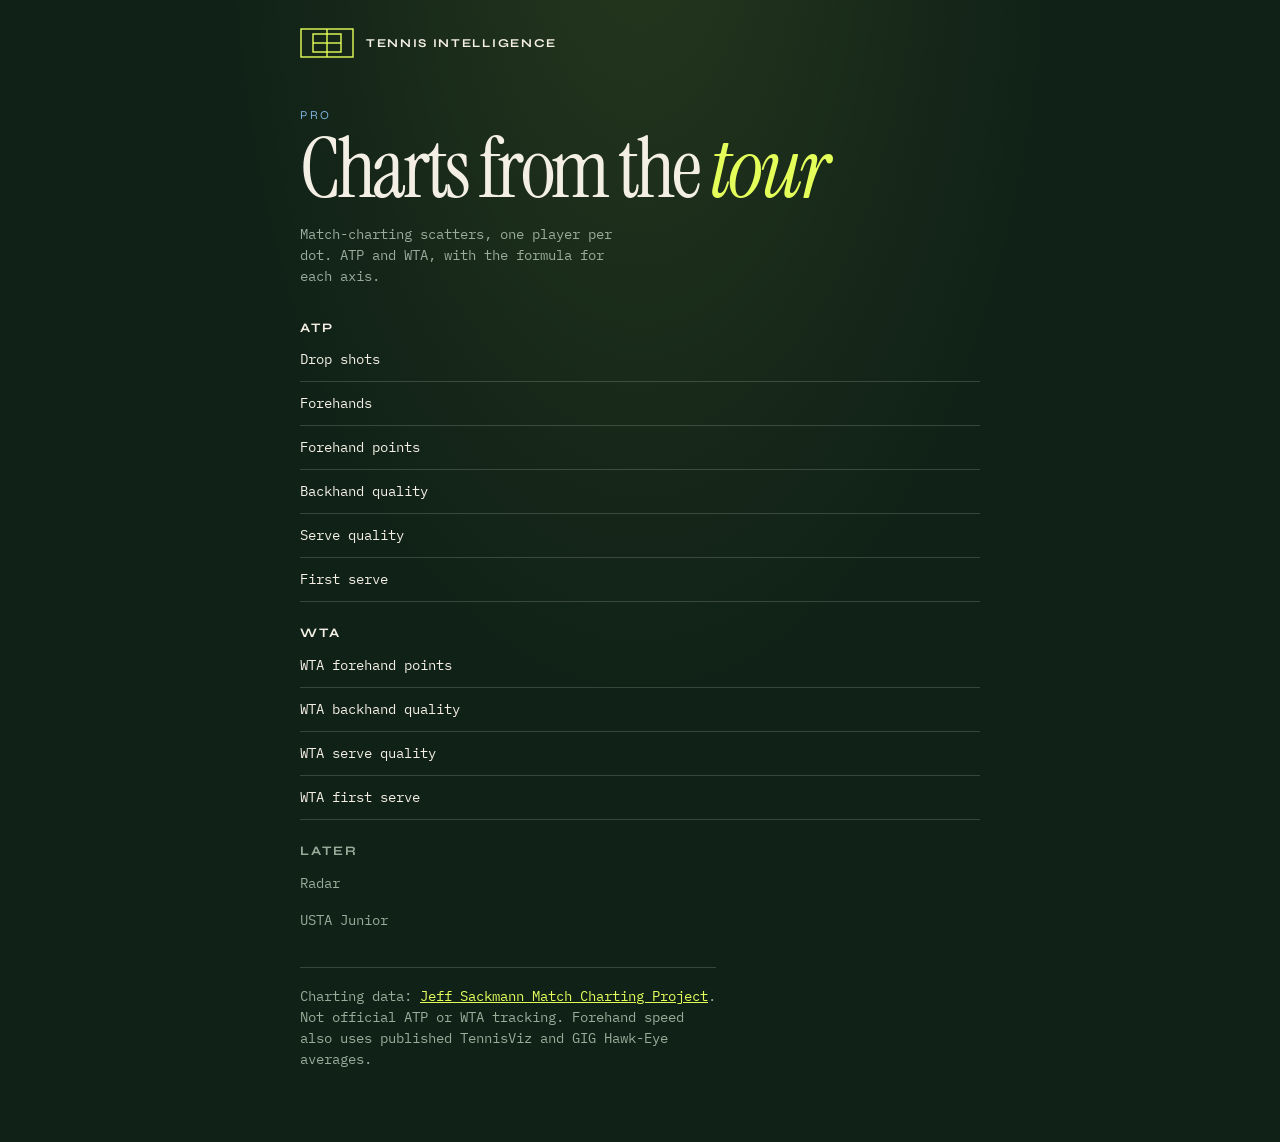
==== index.html @ 1cb6661b "Add a chart index and a player link that selects across the sheets. Co-authored-by: Cursor <cursorag" ====
<!DOCTYPE html>
<html lang="en">
<head>
<meta charset="utf-8">
<meta name="viewport" content="width=device-width, initial-scale=1">
<title>Tennis Intelligence</title>
<meta name="description" content="Pro tennis charts from match charting. Tennis Intelligence.">
<link rel="preconnect" href="https://fonts.googleapis.com">
<link rel="preconnect" href="https://fonts.gstatic.com" crossorigin>
<link href="https://fonts.googleapis.com/css2?family=IBM+Plex+Mono:wght@400;500&family=Instrument+Serif:ital@0;1&family=Syne:wght@700&display=swap" rel="stylesheet">
<link rel="stylesheet" href="assets/site.css">
</head>
<body>
<div class="wrap">
  <header>
    <svg class="court" viewBox="0 0 54 30" aria-hidden="true">
      <rect x="1" y="1" width="52" height="28"></rect>
      <line x1="27" y1="1" x2="27" y2="29"></line>
      <rect x="13" y="6" width="28" height="18"></rect>
      <line x1="13" y1="15" x2="41" y2="15"></line>
    </svg>
    <b>Tennis Intelligence</b>
  </header>
  <p class="kicker">Pro</p>
  <h1>Charts from the <em>tour</em></h1>
  <p class="lede">Match-charting scatters, one player per dot. ATP and WTA, with the formula for each axis.</p>
  <nav class="index" aria-label="Charts">
    <h2>ATP</h2>
    <ul>
      <li><a href="charts/#chart-drop">Drop shots</a></li>
      <li><a href="charts/#chart-fh">Forehands</a></li>
      <li><a href="charts/#chart-fhpts">Forehand points</a></li>
      <li><a href="charts/#chart-bh">Backhand quality</a></li>
      <li><a href="charts/#chart-serve">Serve quality</a></li>
      <li><a href="charts/#chart-first">First serve</a></li>
    </ul>
    <h2>WTA</h2>
    <ul>
      <li><a href="charts/#chart-wtaFh">WTA forehand points</a></li>
      <li><a href="charts/#chart-wtaBh">WTA backhand quality</a></li>
      <li><a href="charts/#chart-wtaSv">WTA serve quality</a></li>
      <li><a href="charts/#chart-wtaFs">WTA first serve</a></li>
    </ul>
  </nav>
  <p class="later"><b>Later</b><span>Radar</span><span>USTA Junior</span></p>
  <p class="credit">Charting data: <a href="https://github.com/JeffSackmann/tennis_MatchChartingProject">Jeff Sackmann Match Charting Project</a>. Not official ATP or WTA tracking. Forehand speed also uses published TennisViz and GIG Hawk-Eye averages.</p>
</div>
</body>
</html>
---- assets/site.css ----
:root {
  --court: #102117;
  --ink: #f4efe4;
  --muted: #9aab9a;
  --line: rgba(244, 239, 228, 0.18);
  --ball: #e4ff5a;
  --hard: #7eb6e0;
}
* { box-sizing: border-box; }
html, body { margin: 0; min-height: 100%; }
body {
  background:
    radial-gradient(ellipse at 50% -10%, rgba(228, 255, 90, 0.1), transparent 46%),
    var(--court);
  color: var(--ink);
  font-family: "IBM Plex Mono", ui-monospace, monospace;
  font-size: 14px;
  line-height: 1.5;
}
.wrap {
  width: min(720px, 100%);
  margin: 0 auto;
  padding: 28px max(20px, env(safe-area-inset-right)) 72px max(20px, env(safe-area-inset-left));
}
header { display: flex; align-items: center; gap: 12px; }
header b {
  font-family: Syne, sans-serif;
  font-weight: 700;
  letter-spacing: 0.14em;
  text-transform: uppercase;
  font-size: 12px;
}
.court { width: 54px; height: 30px; }
.court line, .court rect { stroke: var(--ball); fill: none; stroke-width: 1.4; }
.kicker {
  margin: 48px 0 0;
  font-family: Syne, sans-serif;
  font-size: 12px;
  letter-spacing: 0.22em;
  text-transform: uppercase;
  color: var(--hard);
}
h1 {
  margin: 8px 0 0;
  font-family: "Instrument Serif", Georgia, serif;
  font-weight: 400;
  font-size: clamp(48px, 12vw, 84px);
  letter-spacing: -0.04em;
  line-height: 0.88;
}
h1 em { font-style: italic; color: var(--ball); }
.lede { max-width: 42ch; color: var(--muted); margin: 18px 0 0; }
.doors { margin: 28px 0 0; }
.doors a {
  display: inline-block;
  background: var(--ball);
  color: var(--court);
  text-decoration: none;
  font-family: Syne, sans-serif;
  letter-spacing: 0.12em;
  text-transform: uppercase;
  padding: 12px 16px;
}
.credit { max-width: 52ch; color: var(--muted); margin: 28px 0 0; padding-top: 18px; border-top: 1px solid var(--line); }
.index { margin: 32px 0 0; }
.index h2 {
  margin: 22px 0 0;
  font-family: Syne, sans-serif;
  letter-spacing: 0.16em;
  text-transform: uppercase;
  font-size: 13px;
  font-weight: 700;
}
.index ul { list-style: none; margin: 0; padding: 0; }
.index a {
  display: block;
  padding: 11px 0;
  border-bottom: 1px solid var(--line);
  color: var(--ink);
  text-decoration: none;
}
.later { margin: 22px 0 0; color: var(--muted); }
.later b {
  display: block;
  margin: 0 0 4px;
  font-family: Syne, sans-serif;
  letter-spacing: 0.16em;
  text-transform: uppercase;
  font-size: 13px;
}
.later span { display: block; padding: 8px 0; }
.finder { margin: 22px 0 0; }
.finder label {
  display: block;
  font-family: Syne, sans-serif;
  letter-spacing: 0.14em;
  text-transform: uppercase;
  font-size: 12px;
}
.finder .line { display: flex; gap: 8px; margin-top: 8px; }
.finder input {
  flex: 1;
  min-width: 0;
  background: transparent;
  color: var(--ink);
  border: 1px solid var(--line);
  border-radius: 0;
  font: inherit;
  padding: 10px 12px;
}
.finder button {
  font-family: Syne, sans-serif;
  letter-spacing: 0.12em;
  text-transform: uppercase;
  border: 0;
  background: var(--ball);
  color: var(--court);
  padding: 12px 16px;
  cursor: pointer;
}
.finder-note { color: var(--muted); min-height: 1.4em; margin: 8px 0 0; }
a { color: var(--ball); }
.wrap.charts { width: min(920px, 100%); }
.wrap.charts h1 { font-size: clamp(40px, 8vw, 64px); }
.back { color: var(--ink); text-decoration: none; border-bottom: 1px solid var(--ball); }
.section-title {
  margin: 42px 0 8px;
  font-family: Syne, sans-serif;
  letter-spacing: 0.16em;
  text-transform: uppercase;
  font-size: 13px;
}
.chart { margin: 28px 0 48px; scroll-margin-top: 18px; }
.chart h2 {
  margin: 0;
  font-family: "Instrument Serif", Georgia, serif;
  font-weight: 400;
  font-size: 36px;
  letter-spacing: -0.03em;
}
.chart .note { color: var(--muted); max-width: 62ch; }
.map {
  background: #fff;
  margin: 14px 0 0;
}
.map svg { width: 100%; height: auto; display: block; }
.detail h3 { margin: 0; font-family: Syne, sans-serif; font-size: 16px; }
.detail .meta { color: var(--muted); margin: 4px 0 0; }
.defs { margin: 14px 0 0; max-width: 68ch; }
.defs p { margin: 0 0 10px; color: var(--muted); }
.defs b { color: var(--ink); font-weight: 600; }
.row { display: flex; align-items: center; gap: 12px; margin-top: 10px; }
button.save {
  font-family: Syne, sans-serif;
  letter-spacing: 0.12em;
  text-transform: uppercase;
  border: 0;
  background: var(--ball);
  color: var(--court);
  padding: 12px 16px;
  cursor: pointer;
}
button.save:disabled { opacity: 0.45; cursor: wait; }
.status { color: #e07a3d; min-height: 1.2em; }
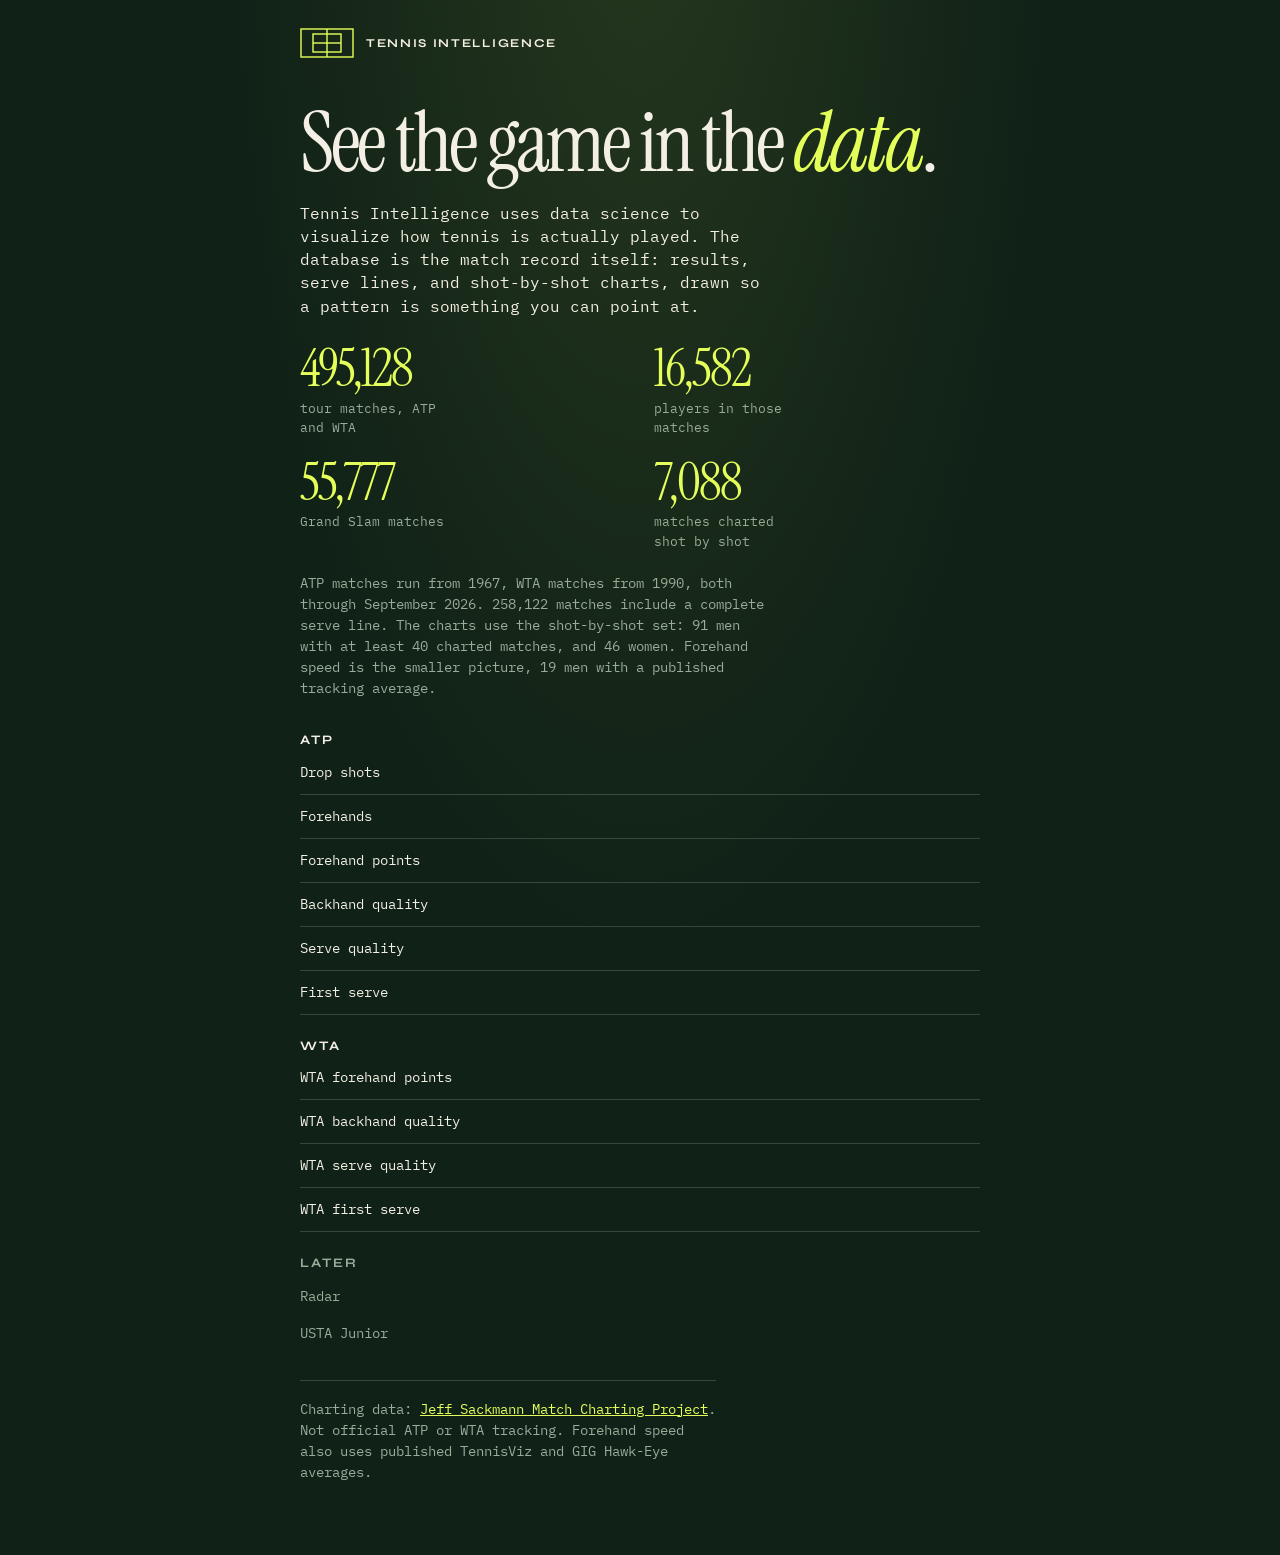
==== commit 37ebf0a4: "Replace the homepage lede with the scale of the match record. Co-authored-by: Cursor <cursoragent@cu" ====
--- a/index.html
+++ b/index.html
@@ -4,7 +4,7 @@
 <meta charset="utf-8">
 <meta name="viewport" content="width=device-width, initial-scale=1">
 <title>Tennis Intelligence</title>
-<meta name="description" content="Pro tennis charts from match charting. Tennis Intelligence.">
+<meta name="description" content="Tennis Intelligence uses data science to visualize how tennis is played: 495,128 tour matches, 16,582 players, and 7,088 shot-by-shot charts.">
 <link rel="preconnect" href="https://fonts.googleapis.com">
 <link rel="preconnect" href="https://fonts.gstatic.com" crossorigin>
 <link href="https://fonts.googleapis.com/css2?family=IBM+Plex+Mono:wght@400;500&family=Instrument+Serif:ital@0;1&family=Syne:wght@700&display=swap" rel="stylesheet">
@@ -21,9 +21,15 @@
     </svg>
     <b>Tennis Intelligence</b>
   </header>
-  <p class="kicker">Pro</p>
-  <h1>Charts from the <em>tour</em></h1>
-  <p class="lede">Match-charting scatters, one player per dot. ATP and WTA, with the formula for each axis.</p>
+  <h1 class="intro">See the game in the <em>data</em>.</h1>
+  <p class="pitch">Tennis Intelligence uses data science to visualize how tennis is actually played. The database is the match record itself: results, serve lines, and shot-by-shot charts, drawn so a pattern is something you can point at.</p>
+  <ul class="stats">
+    <li><b>495,128</b><span>tour matches, ATP and WTA</span></li>
+    <li><b>16,582</b><span>players in those matches</span></li>
+    <li><b>55,777</b><span>Grand Slam matches</span></li>
+    <li><b>7,088</b><span>matches charted shot by shot</span></li>
+  </ul>
+  <p class="pitch-note">ATP matches run from 1967, WTA matches from 1990, both through September 2026. 258,122 matches include a complete serve line. The charts use the shot-by-shot set: 91 men with at least 40 charted matches, and 46 women. Forehand speed is the smaller picture, 19 men with a published tracking average.</p>
   <nav class="index" aria-label="Charts">
     <h2>ATP</h2>
     <ul>
--- a/assets/site.css
+++ b/assets/site.css
@@ -49,6 +49,27 @@
   line-height: 0.88;
 }
 h1 em { font-style: italic; color: var(--ball); }
+h1.intro { margin-top: 48px; }
+.pitch { max-width: 46ch; margin: 22px 0 0; font-size: 16px; line-height: 1.45; }
+.stats {
+  list-style: none;
+  margin: 28px 0 0;
+  padding: 0;
+  display: grid;
+  grid-template-columns: 1fr 1fr;
+  gap: 22px 28px;
+}
+.stats b {
+  display: block;
+  font-family: "Instrument Serif", Georgia, serif;
+  font-weight: 400;
+  font-size: clamp(36px, 7vw, 52px);
+  letter-spacing: -0.04em;
+  line-height: 0.9;
+  color: var(--ball);
+}
+.stats span { display: block; margin-top: 6px; max-width: 18ch; color: var(--muted); font-size: 13px; }
+.pitch-note { max-width: 58ch; margin: 22px 0 0; color: var(--muted); }
 .lede { max-width: 42ch; color: var(--muted); margin: 18px 0 0; }
 .doors { margin: 28px 0 0; }
 .doors a {
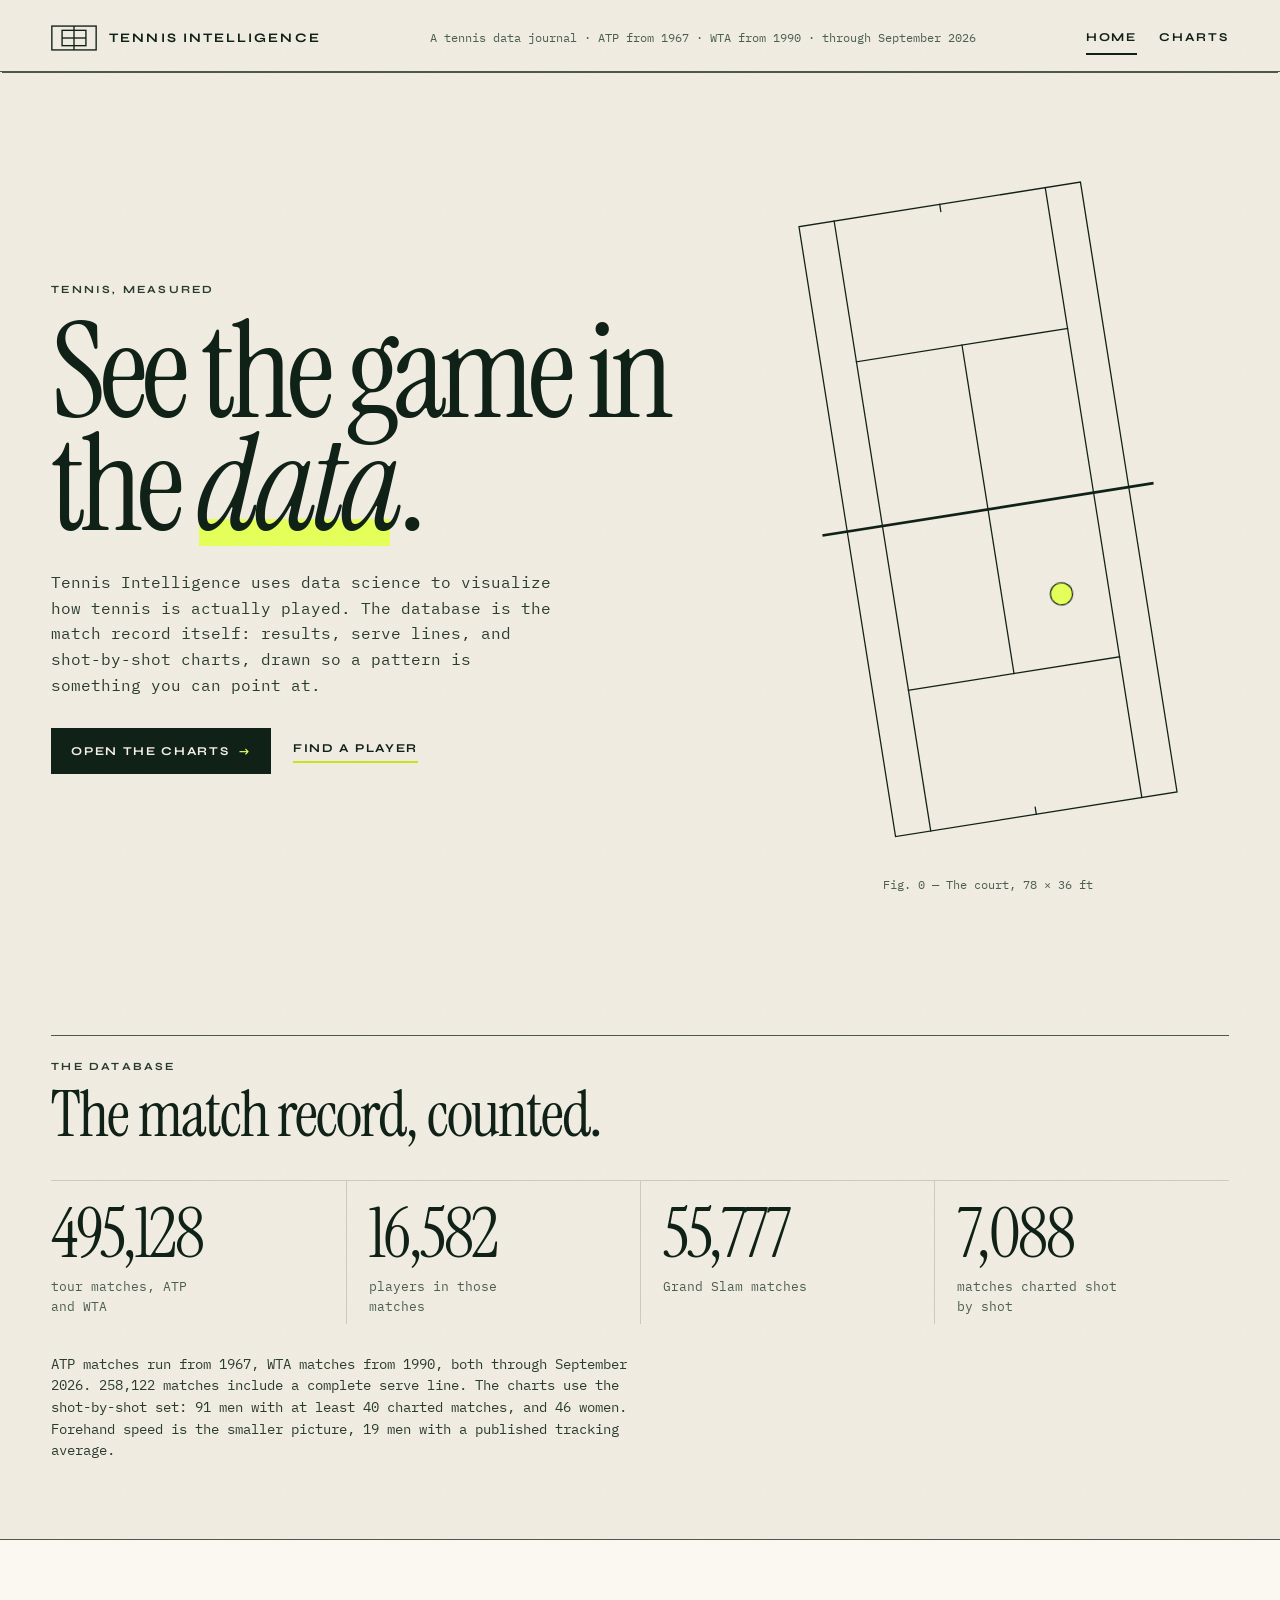
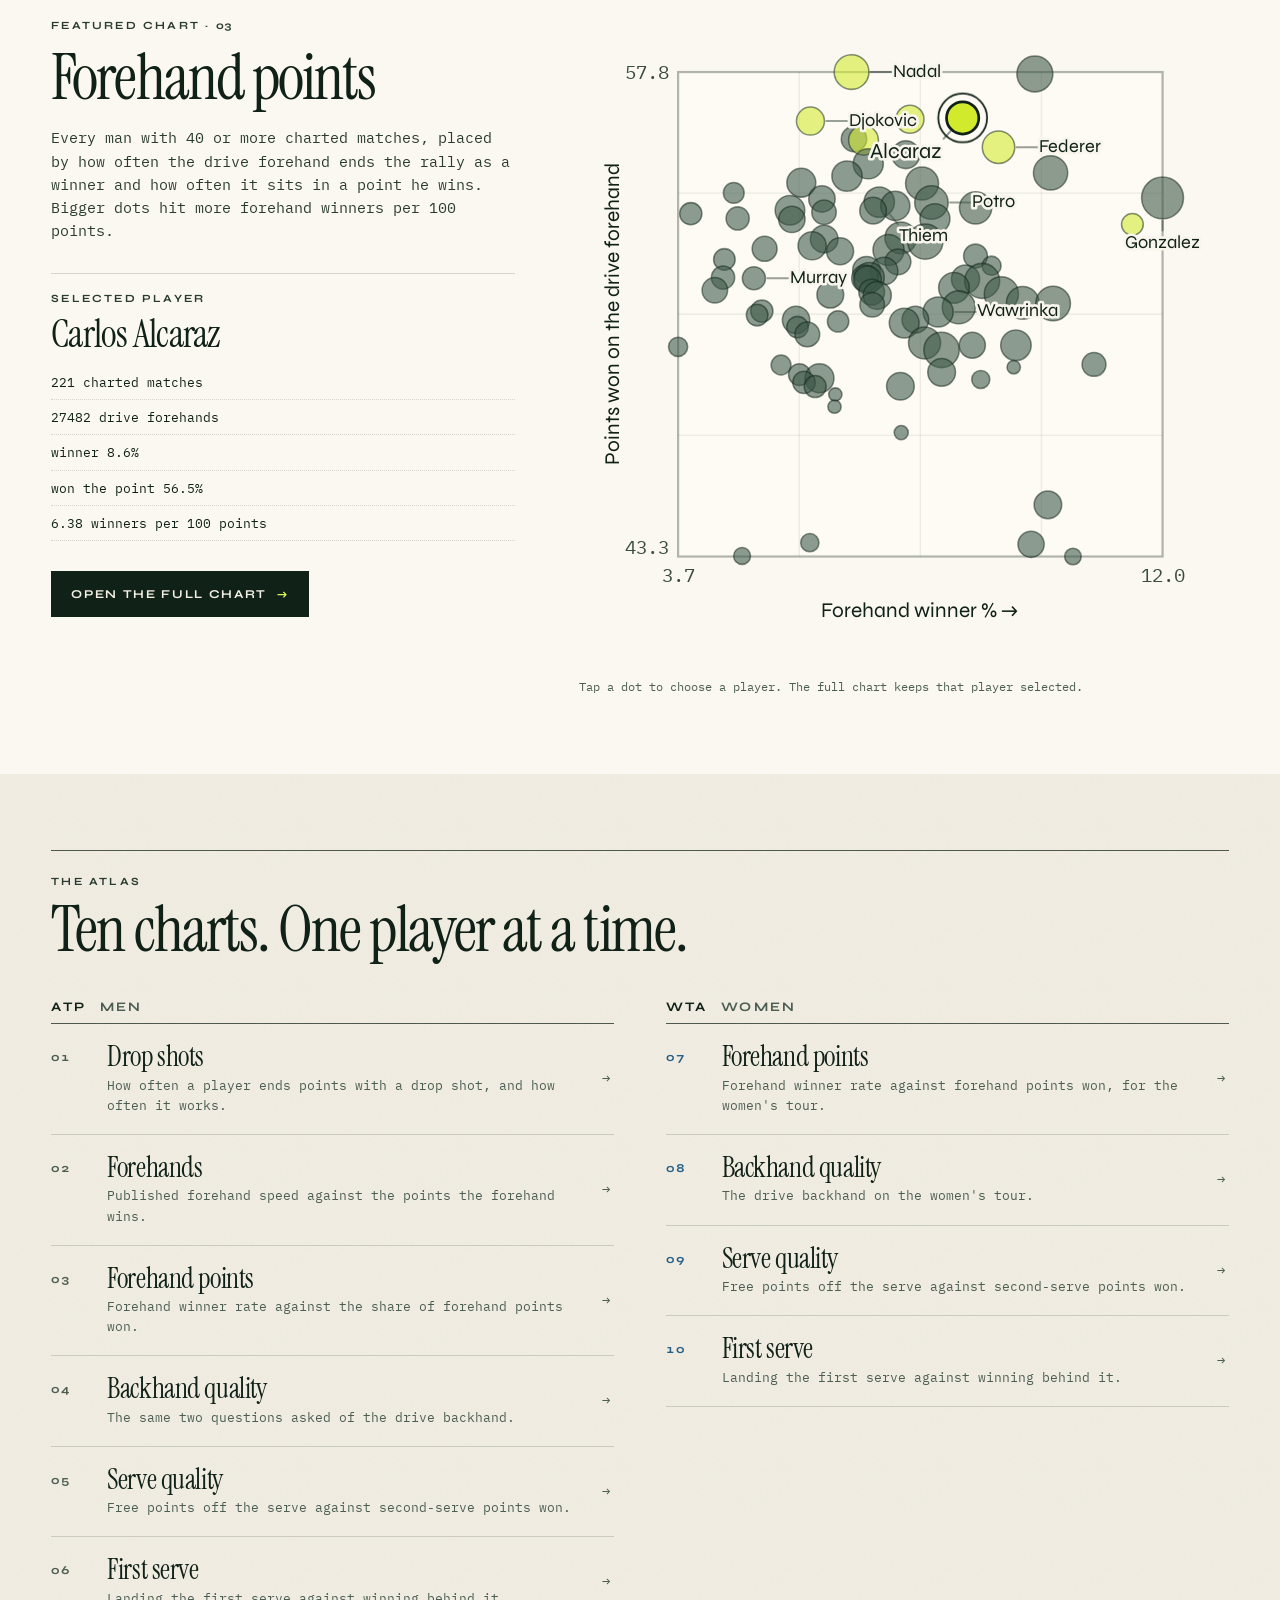
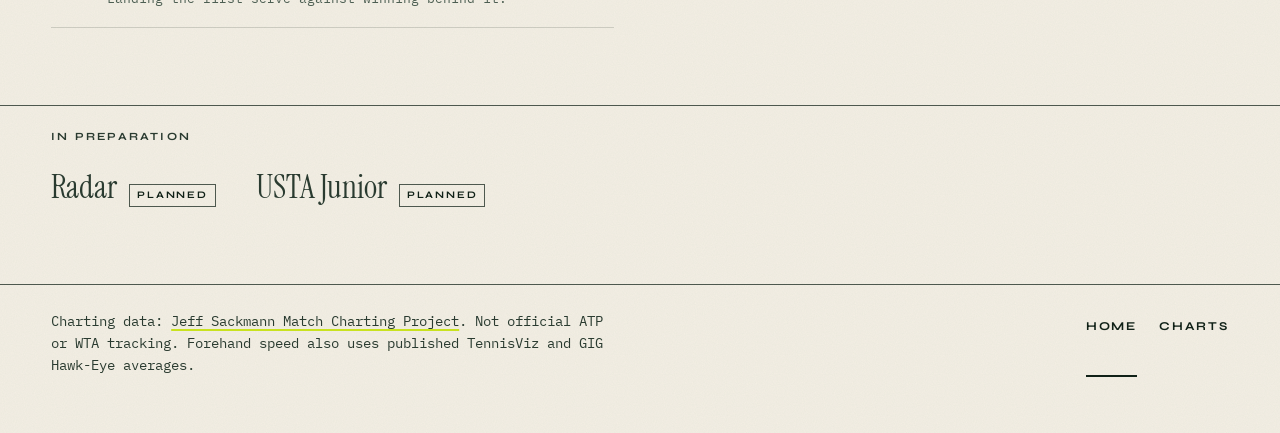
==== commit 6d0f251e: "Redesign the site as an off-white data journal with chart chapters. Co-authored-by: Cursor <cursorag" ====
--- a/index.html
+++ b/index.html
@@ -3,53 +3,137 @@
 <head>
 <meta charset="utf-8">
 <meta name="viewport" content="width=device-width, initial-scale=1">
-<title>Tennis Intelligence</title>
+<title>Tennis Intelligence · See the game in the data</title>
 <meta name="description" content="Tennis Intelligence uses data science to visualize how tennis is played: 495,128 tour matches, 16,582 players, and 7,088 shot-by-shot charts.">
+<meta name="theme-color" content="#f4efe4">
 <link rel="preconnect" href="https://fonts.googleapis.com">
 <link rel="preconnect" href="https://fonts.gstatic.com" crossorigin>
-<link href="https://fonts.googleapis.com/css2?family=IBM+Plex+Mono:wght@400;500&family=Instrument+Serif:ital@0;1&family=Syne:wght@700&display=swap" rel="stylesheet">
-<link rel="stylesheet" href="assets/site.css">
+<link href="https://fonts.googleapis.com/css2?family=IBM+Plex+Mono:wght@400;500&family=Instrument+Serif:ital@0;1&family=Syne:wght@600;700&display=swap" rel="stylesheet">
+<link rel="stylesheet" href="assets/site.css?v=4">
 </head>
-<body>
-<div class="wrap">
-  <header>
-    <svg class="court" viewBox="0 0 54 30" aria-hidden="true">
+<body class="home">
+<a class="skip" href="#main">Skip to content</a>
+<header class="masthead">
+  <a class="brand" href="./" aria-current="page">
+    <svg class="mark" viewBox="0 0 54 30" aria-hidden="true">
       <rect x="1" y="1" width="52" height="28"></rect>
       <line x1="27" y1="1" x2="27" y2="29"></line>
       <rect x="13" y="6" width="28" height="18"></rect>
       <line x1="13" y1="15" x2="41" y2="15"></line>
     </svg>
-    <b>Tennis Intelligence</b>
-  </header>
-  <h1 class="intro">See the game in the <em>data</em>.</h1>
-  <p class="pitch">Tennis Intelligence uses data science to visualize how tennis is actually played. The database is the match record itself: results, serve lines, and shot-by-shot charts, drawn so a pattern is something you can point at.</p>
-  <ul class="stats">
-    <li><b>495,128</b><span>tour matches, ATP and WTA</span></li>
-    <li><b>16,582</b><span>players in those matches</span></li>
-    <li><b>55,777</b><span>Grand Slam matches</span></li>
-    <li><b>7,088</b><span>matches charted shot by shot</span></li>
-  </ul>
-  <p class="pitch-note">ATP matches run from 1967, WTA matches from 1990, both through September 2026. 258,122 matches include a complete serve line. The charts use the shot-by-shot set: 91 men with at least 40 charted matches, and 46 women. Forehand speed is the smaller picture, 19 men with a published tracking average.</p>
-  <nav class="index" aria-label="Charts">
-    <h2>ATP</h2>
+    <span>Tennis Intelligence</span>
+  </a>
+  <p class="issue">A tennis data journal · ATP from 1967 · WTA from 1990 · through September 2026</p>
+  <nav class="site-nav" aria-label="Site">
+    <a href="./" aria-current="page">Home</a>
+    <a href="charts/">Charts</a>
+  </nav>
+</header>
+
+<main id="main">
+  <section class="hero" aria-labelledby="hero-title">
+    <div class="hero-copy">
+      <p class="kicker">Tennis, measured</p>
+      <h1 id="hero-title">See the game in the <em>data</em>.</h1>
+      <p class="pitch">Tennis Intelligence uses data science to visualize how tennis is actually played. The database is the match record itself: results, serve lines, and shot-by-shot charts, drawn so a pattern is something you can point at.</p>
+      <p class="actions">
+        <a class="button" href="charts/">Open the charts <span aria-hidden="true">→</span></a>
+        <a class="text-link" href="charts/#finder">Find a player</a>
+      </p>
+    </div>
+    <figure class="hero-court" aria-hidden="true">
+      <svg viewBox="-6 -5 48 88">
+        <path class="draw" d="M0 0H36V78H0Z" pathLength="1"></path>
+        <path class="draw" d="M4.5 0V78" pathLength="1"></path>
+        <path class="draw" d="M31.5 78V0" pathLength="1"></path>
+        <path class="draw" d="M4.5 18H31.5" pathLength="1"></path>
+        <path class="draw" d="M31.5 60H4.5" pathLength="1"></path>
+        <path class="draw" d="M18 18V60" pathLength="1"></path>
+        <path class="draw" d="M18 0V0.9" pathLength="1"></path>
+        <path class="draw" d="M18 78V77.1" pathLength="1"></path>
+        <path class="draw net" d="M-3 39H39" pathLength="1"></path>
+        <circle class="ball" cx="25.5" cy="51" r="1.4"></circle>
+      </svg>
+      <figcaption>Fig. 0 — The court, 78 × 36 ft</figcaption>
+    </figure>
+  </section>
+
+  <section class="scale" aria-labelledby="scale-title" data-reveal>
+    <div class="section-head">
+      <p class="kicker">The database</p>
+      <h2 id="scale-title">The match record, counted.</h2>
+    </div>
+    <ul class="stats">
+      <li><b>495,128</b><span>tour matches, ATP and WTA</span></li>
+      <li><b>16,582</b><span>players in those matches</span></li>
+      <li><b>55,777</b><span>Grand Slam matches</span></li>
+      <li><b>7,088</b><span>matches charted shot by shot</span></li>
+    </ul>
+    <p class="pitch-note">ATP matches run from 1967, WTA matches from 1990, both through September 2026. 258,122 matches include a complete serve line. The charts use the shot-by-shot set: 91 men with at least 40 charted matches, and 46 women. Forehand speed is the smaller picture, 19 men with a published tracking average.</p>
+  </section>
+
+  <section class="featured" aria-labelledby="featured-title" data-reveal>
+    <div class="featured-copy">
+      <p class="kicker">Featured chart · <span class="num">03</span></p>
+      <h2 id="featured-title">Forehand points</h2>
+      <p class="premise">Every man with 40 or more charted matches, placed by how often the drive forehand ends the rally as a winner and how often it sits in a point he wins. Bigger dots hit more forehand winners per 100 points.</p>
+      <div class="readout" id="featured-readout"></div>
+      <p class="actions">
+        <a class="button" id="featured-open" href="charts/#chart-fhpts">Open the full chart <span aria-hidden="true">→</span></a>
+      </p>
+    </div>
+    <figure class="figure featured-figure">
+      <div class="map" id="featured-map"></div>
+      <figcaption class="hint">Tap a dot to choose a player. The full chart keeps that player selected.</figcaption>
+    </figure>
+  </section>
+
+  <section class="atlas" aria-labelledby="atlas-title" data-reveal>
+    <div class="section-head">
+      <p class="kicker">The atlas</p>
+      <h2 id="atlas-title">Ten charts. One player at a time.</h2>
+    </div>
+    <div class="atlas-tours">
+      <nav aria-label="ATP charts">
+        <h3>ATP <span>Men</span></h3>
+        <ol class="atlas-list">
+          <li><a href="charts/#chart-drop"><span class="num">01</span><b>Drop shots</b><span class="blurb">How often a player ends points with a drop shot, and how often it works.</span></a></li>
+          <li><a href="charts/#chart-fh"><span class="num">02</span><b>Forehands</b><span class="blurb">Published forehand speed against the points the forehand wins.</span></a></li>
+          <li><a href="charts/#chart-fhpts"><span class="num">03</span><b>Forehand points</b><span class="blurb">Forehand winner rate against the share of forehand points won.</span></a></li>
+          <li><a href="charts/#chart-bh"><span class="num">04</span><b>Backhand quality</b><span class="blurb">The same two questions asked of the drive backhand.</span></a></li>
+          <li><a href="charts/#chart-serve"><span class="num">05</span><b>Serve quality</b><span class="blurb">Free points off the serve against second-serve points won.</span></a></li>
+          <li><a href="charts/#chart-first"><span class="num">06</span><b>First serve</b><span class="blurb">Landing the first serve against winning behind it.</span></a></li>
+        </ol>
+      </nav>
+      <nav aria-label="WTA charts" class="wta">
+        <h3>WTA <span>Women</span></h3>
+        <ol class="atlas-list">
+          <li><a href="charts/#chart-wtaFh"><span class="num">07</span><b>Forehand points</b><span class="blurb">Forehand winner rate against forehand points won, for the women's tour.</span></a></li>
+          <li><a href="charts/#chart-wtaBh"><span class="num">08</span><b>Backhand quality</b><span class="blurb">The drive backhand on the women's tour.</span></a></li>
+          <li><a href="charts/#chart-wtaSv"><span class="num">09</span><b>Serve quality</b><span class="blurb">Free points off the serve against second-serve points won.</span></a></li>
+          <li><a href="charts/#chart-wtaFs"><span class="num">10</span><b>First serve</b><span class="blurb">Landing the first serve against winning behind it.</span></a></li>
+        </ol>
+      </nav>
+    </div>
+  </section>
+
+  <section class="later" aria-labelledby="later-title" data-reveal>
+    <p class="kicker" id="later-title">In preparation</p>
     <ul>
-      <li><a href="charts/#chart-drop">Drop shots</a></li>
-      <li><a href="charts/#chart-fh">Forehands</a></li>
-      <li><a href="charts/#chart-fhpts">Forehand points</a></li>
-      <li><a href="charts/#chart-bh">Backhand quality</a></li>
-      <li><a href="charts/#chart-serve">Serve quality</a></li>
-      <li><a href="charts/#chart-first">First serve</a></li>
+      <li><b>Radar</b><span class="tag">Planned</span></li>
+      <li><b>USTA Junior</b><span class="tag">Planned</span></li>
     </ul>
-    <h2>WTA</h2>
-    <ul>
-      <li><a href="charts/#chart-wtaFh">WTA forehand points</a></li>
-      <li><a href="charts/#chart-wtaBh">WTA backhand quality</a></li>
-      <li><a href="charts/#chart-wtaSv">WTA serve quality</a></li>
-      <li><a href="charts/#chart-wtaFs">WTA first serve</a></li>
-    </ul>
+  </section>
+</main>
+
+<footer class="footer">
+  <p class="credit">Charting data: <a href="https://github.com/JeffSackmann/tennis_MatchChartingProject">Jeff Sackmann Match Charting Project</a>. Not official ATP or WTA tracking. Forehand speed also uses published TennisViz and GIG Hawk-Eye averages.</p>
+  <nav class="site-nav" aria-label="Footer">
+    <a href="./" aria-current="page">Home</a>
+    <a href="charts/">Charts</a>
   </nav>
-  <p class="later"><b>Later</b><span>Radar</span><span>USTA Junior</span></p>
-  <p class="credit">Charting data: <a href="https://github.com/JeffSackmann/tennis_MatchChartingProject">Jeff Sackmann Match Charting Project</a>. Not official ATP or WTA tracking. Forehand speed also uses published TennisViz and GIG Hawk-Eye averages.</p>
-</div>
+</footer>
+<p class="sr-only" id="announce" aria-live="polite"></p>
+<script type="module" src="assets/home.js?v=4"></script>
 </body>
 </html>
--- a/assets/site.css
+++ b/assets/site.css
@@ -1,185 +1,406 @@
 :root {
-  --court: #102117;
-  --ink: #f4efe4;
-  --muted: #9aab9a;
-  --line: rgba(244, 239, 228, 0.18);
+  --paper: #f4efe4;
+  --paper-deep: #ebe4d4;
+  --sheet: #fbf8f1;
+  --ink: #102117;
+  --ink-soft: #2a3b30;
+  --muted: #4c5e52;
+  --rule: rgba(16, 33, 23, 0.16);
+  --rule-strong: rgba(16, 33, 23, 0.72);
   --ball: #e4ff5a;
-  --hard: #7eb6e0;
+  --ball-deep: #c9e21f;
+  --hard: #245f86;
+  --pad: clamp(20px, 4vw, 56px);
+  --max: 1280px;
+  --serif: "Instrument Serif", Georgia, serif;
+  --label: Syne, "Helvetica Neue", sans-serif;
+  --mono: "IBM Plex Mono", ui-monospace, monospace;
+  --ease: cubic-bezier(0.2, 0.7, 0.2, 1);
 }
 * { box-sizing: border-box; }
-html, body { margin: 0; min-height: 100%; }
+html { -webkit-text-size-adjust: 100%; }
+html, body { margin: 0; }
 body {
-  background:
-    radial-gradient(ellipse at 50% -10%, rgba(228, 255, 90, 0.1), transparent 46%),
-    var(--court);
+  min-height: 100vh;
+  background-color: var(--paper);
+  background-image: url("data:image/svg+xml,%3Csvg xmlns='http://www.w3.org/2000/svg' width='160' height='160'%3E%3Cfilter id='n'%3E%3CfeTurbulence type='fractalNoise' baseFrequency='0.9' numOctaves='2' stitchTiles='stitch'/%3E%3CfeColorMatrix values='0 0 0 0 0.06 0 0 0 0 0.13 0 0 0 0 0.09 0 0 0 0.05 0'/%3E%3C/filter%3E%3Crect width='160' height='160' filter='url(%23n)'/%3E%3C/svg%3E");
   color: var(--ink);
-  font-family: "IBM Plex Mono", ui-monospace, monospace;
+  font-family: var(--mono);
   font-size: 14px;
-  line-height: 1.5;
-}
-.wrap {
-  width: min(720px, 100%);
+  line-height: 1.55;
+  text-rendering: optimizeLegibility;
+}
+a { color: inherit; }
+::selection { background: var(--ball); color: var(--ink); }
+:focus-visible { outline: 2px solid var(--ink); outline-offset: 3px; }
+.button:focus-visible, button:focus-visible { outline-color: var(--ink); box-shadow: 0 0 0 5px var(--ball); }
+.sr-only {
+  position: absolute; width: 1px; height: 1px; padding: 0; margin: -1px;
+  overflow: hidden; clip: rect(0 0 0 0); white-space: nowrap; border: 0;
+}
+.skip {
+  position: absolute; left: 12px; top: -60px; z-index: 10;
+  background: var(--ink); color: var(--paper); padding: 10px 14px;
+  font-family: var(--label); font-weight: 700; text-decoration: none;
+}
+.skip:focus { top: 12px; }
+
+.kicker {
+  margin: 0;
+  font-family: var(--label);
+  font-weight: 700;
+  font-size: 11px;
+  letter-spacing: 0.2em;
+  text-transform: uppercase;
+  color: var(--ink-soft);
+}
+.num { font-family: var(--label); font-weight: 700; letter-spacing: 0.08em; font-variant-numeric: tabular-nums; }
+
+/* Masthead */
+.masthead {
+  width: min(var(--max), 100%);
   margin: 0 auto;
-  padding: 28px max(20px, env(safe-area-inset-right)) 72px max(20px, env(safe-area-inset-left));
-}
-header { display: flex; align-items: center; gap: 12px; }
-header b {
-  font-family: Syne, sans-serif;
-  font-weight: 700;
-  letter-spacing: 0.14em;
-  text-transform: uppercase;
-  font-size: 12px;
-}
-.court { width: 54px; height: 30px; }
-.court line, .court rect { stroke: var(--ball); fill: none; stroke-width: 1.4; }
-.kicker {
-  margin: 48px 0 0;
-  font-family: Syne, sans-serif;
-  font-size: 12px;
-  letter-spacing: 0.22em;
-  text-transform: uppercase;
-  color: var(--hard);
-}
-h1 {
-  margin: 8px 0 0;
-  font-family: "Instrument Serif", Georgia, serif;
+  padding: 22px var(--pad) 16px;
+  display: grid;
+  grid-template-columns: auto 1fr auto;
+  align-items: center;
+  gap: 24px;
+  border-bottom: 1px solid var(--rule-strong);
+  box-shadow: 0 3px 0 -2px var(--rule-strong);
+}
+.brand { display: inline-flex; align-items: center; gap: 12px; text-decoration: none; }
+.brand span { font-family: var(--label); font-weight: 700; font-size: 13px; letter-spacing: 0.16em; text-transform: uppercase; }
+.mark { width: 46px; height: 26px; }
+.mark rect, .mark line { fill: none; stroke: var(--ink); stroke-width: 1.6; }
+.issue { margin: 0; justify-self: center; color: var(--muted); font-size: 12px; text-align: center; }
+.site-nav { display: flex; gap: 22px; }
+.site-nav a {
+  font-family: var(--label); font-weight: 700; font-size: 12px; letter-spacing: 0.16em;
+  text-transform: uppercase; text-decoration: none; padding: 6px 0;
+  border-bottom: 2px solid transparent;
+}
+.site-nav a:hover { border-bottom-color: var(--rule-strong); }
+.site-nav a[aria-current="page"] { border-bottom-color: var(--ink); }
+
+main { display: block; }
+section { width: min(var(--max), 100%); margin: 0 auto; padding-inline: var(--pad); }
+
+/* Buttons and links */
+.actions { display: flex; flex-wrap: wrap; align-items: center; gap: 14px 22px; margin: 30px 0 0; }
+.button, button.save, .finder button {
+  display: inline-flex; align-items: center; gap: 10px;
+  min-height: 46px; padding: 12px 20px;
+  background: var(--ink); color: var(--paper);
+  border: 0; border-radius: 0;
+  font-family: var(--label); font-weight: 700; font-size: 12px; letter-spacing: 0.14em; text-transform: uppercase;
+  text-decoration: none; cursor: pointer;
+  transition: background-color 0.2s var(--ease), color 0.2s var(--ease);
+}
+.button span { color: var(--ball); transition: transform 0.25s var(--ease); }
+.button:hover { background: #1d3426; }
+.button:hover span { transform: translateX(4px); }
+.text-link {
+  font-family: var(--label); font-weight: 700; font-size: 12px; letter-spacing: 0.14em; text-transform: uppercase;
+  text-decoration: none; border-bottom: 2px solid var(--ball-deep); padding-bottom: 3px;
+}
+.text-link:hover { border-bottom-color: var(--ink); }
+
+/* Hero */
+.hero {
+  display: grid;
+  grid-template-columns: minmax(0, 7fr) minmax(0, 5fr);
+  gap: 24px;
+  align-items: center;
+  padding-top: clamp(36px, 7vw, 96px);
+  padding-bottom: clamp(36px, 6vw, 80px);
+  overflow: hidden;
+}
+.hero h1 {
+  margin: 18px 0 0;
+  font-family: var(--serif);
   font-weight: 400;
-  font-size: clamp(48px, 12vw, 84px);
-  letter-spacing: -0.04em;
-  line-height: 0.88;
-}
-h1 em { font-style: italic; color: var(--ball); }
-h1.intro { margin-top: 48px; }
-.pitch { max-width: 46ch; margin: 22px 0 0; font-size: 16px; line-height: 1.45; }
+  font-size: clamp(64px, 10.5vw, 148px);
+  line-height: 0.84;
+  letter-spacing: -0.045em;
+}
+.hero h1 em { font-style: italic; position: relative; white-space: nowrap; }
+.hero h1 em::after {
+  content: ""; position: absolute; left: 0.02em; right: 0.06em; bottom: 0.2em; height: 0.2em;
+  background: var(--ball); z-index: -1; transform-origin: left;
+}
+.pitch { max-width: 50ch; margin: 28px 0 0; font-size: 16px; line-height: 1.6; color: var(--ink-soft); }
+.hero-court { margin: 0; justify-self: center; width: min(100%, 380px); }
+.hero-court svg { display: block; width: 100%; height: auto; transform: rotate(-9deg); overflow: visible; }
+.hero-court .draw { fill: none; stroke: var(--ink); stroke-width: 0.16; stroke-linecap: square; }
+.hero-court .net { stroke-width: 0.34; }
+.hero-court .ball { fill: var(--ball); stroke: var(--ink); stroke-width: 0.14; }
+.hero-court figcaption { margin-top: 18px; text-align: center; color: var(--muted); font-size: 12px; }
+
+/* Section heads */
+.section-head { display: grid; gap: 10px; padding-top: 22px; border-top: 1px solid var(--rule-strong); }
+.section-head h2, .featured h2, .tour-head h2 {
+  margin: 0;
+  font-family: var(--serif);
+  font-weight: 400;
+  font-size: clamp(38px, 5vw, 64px);
+  line-height: 0.95;
+  letter-spacing: -0.03em;
+}
+
+/* Scale */
+.scale { padding-top: clamp(28px, 5vw, 64px); padding-bottom: clamp(36px, 6vw, 80px); }
 .stats {
-  list-style: none;
-  margin: 28px 0 0;
-  padding: 0;
-  display: grid;
-  grid-template-columns: 1fr 1fr;
-  gap: 22px 28px;
-}
+  list-style: none; margin: 34px 0 0; padding: 0;
+  display: grid; grid-template-columns: repeat(4, minmax(0, 1fr));
+  border-top: 1px solid var(--rule);
+}
+.stats li { padding: 22px 22px 6px 0; }
+.stats li + li { padding-left: 22px; border-left: 1px solid var(--rule); }
 .stats b {
   display: block;
-  font-family: "Instrument Serif", Georgia, serif;
-  font-weight: 400;
-  font-size: clamp(36px, 7vw, 52px);
-  letter-spacing: -0.04em;
-  line-height: 0.9;
-  color: var(--ball);
-}
-.stats span { display: block; margin-top: 6px; max-width: 18ch; color: var(--muted); font-size: 13px; }
-.pitch-note { max-width: 58ch; margin: 22px 0 0; color: var(--muted); }
-.lede { max-width: 42ch; color: var(--muted); margin: 18px 0 0; }
-.doors { margin: 28px 0 0; }
-.doors a {
-  display: inline-block;
-  background: var(--ball);
-  color: var(--court);
-  text-decoration: none;
-  font-family: Syne, sans-serif;
-  letter-spacing: 0.12em;
-  text-transform: uppercase;
-  padding: 12px 16px;
-}
-.credit { max-width: 52ch; color: var(--muted); margin: 28px 0 0; padding-top: 18px; border-top: 1px solid var(--line); }
-.index { margin: 32px 0 0; }
-.index h2 {
-  margin: 22px 0 0;
-  font-family: Syne, sans-serif;
-  letter-spacing: 0.16em;
-  text-transform: uppercase;
-  font-size: 13px;
-  font-weight: 700;
-}
-.index ul { list-style: none; margin: 0; padding: 0; }
-.index a {
-  display: block;
-  padding: 11px 0;
-  border-bottom: 1px solid var(--line);
-  color: var(--ink);
-  text-decoration: none;
-}
-.later { margin: 22px 0 0; color: var(--muted); }
-.later b {
-  display: block;
-  margin: 0 0 4px;
-  font-family: Syne, sans-serif;
-  letter-spacing: 0.16em;
-  text-transform: uppercase;
-  font-size: 13px;
-}
-.later span { display: block; padding: 8px 0; }
-.finder { margin: 22px 0 0; }
-.finder label {
-  display: block;
-  font-family: Syne, sans-serif;
-  letter-spacing: 0.14em;
-  text-transform: uppercase;
-  font-size: 12px;
-}
-.finder .line { display: flex; gap: 8px; margin-top: 8px; }
+  font-family: var(--serif); font-weight: 400;
+  font-size: clamp(44px, 5.4vw, 80px); line-height: 0.9; letter-spacing: -0.035em;
+  font-variant-numeric: tabular-nums;
+}
+.stats span { display: block; margin-top: 12px; color: var(--muted); font-size: 13px; max-width: 20ch; }
+.pitch-note { max-width: 74ch; margin: 30px 0 0; color: var(--ink-soft); }
+
+/* Featured */
+.featured {
+  display: grid;
+  grid-template-columns: minmax(0, 5fr) minmax(0, 7fr);
+  gap: clamp(28px, 5vw, 72px);
+  align-items: start;
+  padding-top: clamp(36px, 6vw, 80px);
+  padding-bottom: clamp(36px, 6vw, 80px);
+  border-top: 1px solid var(--rule-strong);
+  background: linear-gradient(var(--sheet), var(--sheet)) no-repeat 0 0 / 100% 100%;
+}
+.featured h2 { margin-top: 14px; }
+.premise { max-width: 52ch; margin: 18px 0 0; font-size: 15px; color: var(--ink-soft); }
+
+/* Figures and charts */
+.figure { margin: 0; }
+.map { position: relative; cursor: crosshair; touch-action: manipulation; -webkit-tap-highlight-color: transparent; }
+.map svg { display: block; width: 100%; height: auto; overflow: visible; }
+.map .sel-ring { transform-box: fill-box; transform-origin: center; }
+.hint { margin: 12px 0 0; color: var(--muted); font-size: 12px; }
+.load-error { padding: 40px 0; color: var(--muted); }
+
+/* Readout */
+.readout { margin-top: 30px; padding-top: 16px; border-top: 1px solid var(--rule); }
+.readout h3 {
+  margin: 8px 0 0;
+  font-family: var(--serif); font-weight: 400; font-size: clamp(30px, 3vw, 40px); line-height: 1; letter-spacing: -0.02em;
+}
+.facts { list-style: none; margin: 14px 0 0; padding: 0; display: grid; gap: 2px; }
+.facts li { padding: 6px 0; border-bottom: 1px dotted var(--rule); font-size: 13px; }
+
+/* Atlas */
+.atlas { padding-top: clamp(36px, 6vw, 80px); padding-bottom: clamp(36px, 6vw, 80px); }
+.atlas-tours { display: grid; grid-template-columns: 1fr 1fr; gap: clamp(28px, 4vw, 56px); margin-top: 36px; }
+.atlas h3 {
+  margin: 0 0 6px; font-family: var(--label); font-weight: 700; font-size: 13px; letter-spacing: 0.18em; text-transform: uppercase;
+}
+.atlas h3 span { color: var(--muted); margin-left: 8px; }
+.atlas-list { list-style: none; margin: 0; padding: 0; border-top: 1px solid var(--rule-strong); }
+.atlas-list a {
+  display: grid; grid-template-columns: 44px 1fr auto; grid-template-rows: auto auto; column-gap: 12px;
+  padding: 18px 4px 18px 0; border-bottom: 1px solid var(--rule); text-decoration: none;
+  transition: background-color 0.25s var(--ease), padding 0.25s var(--ease);
+}
+.atlas-list a::after { content: "→"; grid-column: 3; grid-row: 1 / span 2; align-self: center; color: var(--muted); transition: transform 0.25s var(--ease), color 0.25s var(--ease); }
+.atlas-list .num { grid-row: 1 / span 2; padding-top: 6px; font-size: 12px; color: var(--muted); }
+.atlas-list b { font-family: var(--serif); font-weight: 400; font-size: 28px; line-height: 1.05; letter-spacing: -0.015em; }
+.atlas-list .blurb { color: var(--muted); font-size: 13px; margin-top: 4px; }
+.atlas-list a:hover { background: var(--sheet); padding-left: 10px; }
+.atlas-list a:hover::after { transform: translateX(4px); color: var(--ink); }
+.atlas-list a:hover .num { color: var(--ink); }
+.wta .num { color: var(--hard); }
+
+/* Later */
+.later { padding-top: 22px; padding-bottom: clamp(36px, 6vw, 72px); border-top: 1px solid var(--rule-strong); }
+.later ul { list-style: none; margin: 18px 0 0; padding: 0; display: flex; flex-wrap: wrap; gap: 12px 40px; }
+.later li { display: flex; align-items: baseline; gap: 12px; }
+.later b { font-family: var(--serif); font-weight: 400; font-size: 32px; color: var(--ink-soft); }
+.tag {
+  font-family: var(--label); font-weight: 700; font-size: 10px; letter-spacing: 0.18em; text-transform: uppercase;
+  border: 1px solid var(--rule-strong); padding: 3px 7px;
+}
+
+/* Footer */
+.footer {
+  width: min(var(--max), 100%); margin: 0 auto; padding: 26px var(--pad) 56px;
+  display: flex; flex-wrap: wrap; justify-content: space-between; gap: 18px 40px;
+  border-top: 1px solid var(--rule-strong);
+}
+.credit { max-width: 70ch; margin: 0; color: var(--ink-soft); }
+.credit a { text-decoration-color: var(--ball-deep); text-decoration-thickness: 2px; text-underline-offset: 3px; }
+
+/* Charts page */
+.charts-page .desk {
+  width: min(var(--max), 100%); margin: 0 auto; padding-inline: var(--pad);
+  display: grid; grid-template-columns: 252px minmax(0, 1fr); column-gap: clamp(32px, 4vw, 64px);
+  grid-template-areas: "opener opener" "rail stream";
+}
+.charts-page { --max: 1440px; }
+.opener { grid-area: opener; width: auto; margin: 0; padding: clamp(32px, 6vw, 80px) 0 clamp(28px, 4vw, 48px); }
+.opener h1 {
+  margin: 16px 0 0; font-family: var(--serif); font-weight: 400;
+  font-size: clamp(56px, 8.5vw, 124px); line-height: 0.86; letter-spacing: -0.045em; max-width: 12ch;
+}
+.opener h1 em { font-style: italic; }
+.opener .pitch { max-width: 60ch; }
+.rail {
+  grid-area: rail; align-self: start; position: sticky; top: 0;
+  max-height: 100vh; overflow-y: auto; padding: 24px 2px 32px 0;
+  scrollbar-width: thin;
+}
+.stream { grid-area: stream; min-width: 0; }
+
+.finder { margin: 0; }
+.finder label { display: block; }
+.finder .line { display: flex; margin-top: 10px; border: 1px solid var(--rule-strong); background: var(--sheet); }
 .finder input {
-  flex: 1;
-  min-width: 0;
-  background: transparent;
-  color: var(--ink);
-  border: 1px solid var(--line);
-  border-radius: 0;
-  font: inherit;
-  padding: 10px 12px;
-}
-.finder button {
-  font-family: Syne, sans-serif;
-  letter-spacing: 0.12em;
-  text-transform: uppercase;
-  border: 0;
-  background: var(--ball);
-  color: var(--court);
-  padding: 12px 16px;
-  cursor: pointer;
-}
-.finder-note { color: var(--muted); min-height: 1.4em; margin: 8px 0 0; }
-a { color: var(--ball); }
-.wrap.charts { width: min(920px, 100%); }
-.wrap.charts h1 { font-size: clamp(40px, 8vw, 64px); }
-.back { color: var(--ink); text-decoration: none; border-bottom: 1px solid var(--ball); }
-.section-title {
-  margin: 42px 0 8px;
-  font-family: Syne, sans-serif;
-  letter-spacing: 0.16em;
-  text-transform: uppercase;
-  font-size: 13px;
-}
-.chart { margin: 28px 0 48px; scroll-margin-top: 18px; }
-.chart h2 {
-  margin: 0;
-  font-family: "Instrument Serif", Georgia, serif;
-  font-weight: 400;
-  font-size: 36px;
-  letter-spacing: -0.03em;
-}
-.chart .note { color: var(--muted); max-width: 62ch; }
-.map {
-  background: #fff;
-  margin: 14px 0 0;
-}
-.map svg { width: 100%; height: auto; display: block; }
-.detail h3 { margin: 0; font-family: Syne, sans-serif; font-size: 16px; }
-.detail .meta { color: var(--muted); margin: 4px 0 0; }
-.defs { margin: 14px 0 0; max-width: 68ch; }
-.defs p { margin: 0 0 10px; color: var(--muted); }
-.defs b { color: var(--ink); font-weight: 600; }
-.row { display: flex; align-items: center; gap: 12px; margin-top: 10px; }
-button.save {
-  font-family: Syne, sans-serif;
-  letter-spacing: 0.12em;
-  text-transform: uppercase;
-  border: 0;
-  background: var(--ball);
-  color: var(--court);
-  padding: 12px 16px;
-  cursor: pointer;
-}
-button.save:disabled { opacity: 0.45; cursor: wait; }
-.status { color: #e07a3d; min-height: 1.2em; }
+  flex: 1; min-width: 0; min-height: 46px; padding: 10px 12px;
+  background: transparent; color: var(--ink); border: 0; border-radius: 0; font: inherit; font-size: 14px;
+}
+.finder input:focus-visible { outline: 2px solid var(--ink); outline-offset: -2px; }
+.finder button { min-height: 46px; padding: 10px 14px; }
+.finder-note { min-height: 1.5em; margin: 8px 0 0; color: var(--muted); font-size: 12px; }
+
+.toc { margin-top: 26px; }
+.toc h2 {
+  margin: 22px 0 8px; font-family: var(--label); font-weight: 700; font-size: 11px; letter-spacing: 0.2em; text-transform: uppercase;
+  color: var(--ink-soft);
+}
+.toc h2:first-child { margin-top: 0; }
+.toc > div + div { margin-top: 22px; }
+.toc ol { list-style: none; margin: 0; padding: 0; border-top: 1px solid var(--rule); }
+.toc a {
+  position: relative; display: grid; grid-template-columns: 30px 1fr; gap: 6px; align-items: baseline;
+  padding: 9px 8px 9px 10px; border-bottom: 1px solid var(--rule); text-decoration: none; font-size: 13px;
+  transition: background-color 0.2s var(--ease);
+}
+.toc a::before {
+  content: ""; position: absolute; left: 0; top: 0; bottom: 0; width: 3px; background: var(--ink);
+  transform: scaleY(0); transition: transform 0.3s var(--ease);
+}
+.toc a .num { font-size: 11px; color: var(--muted); }
+.toc a:hover { background: var(--sheet); }
+.toc a[aria-current="true"] { background: var(--sheet); font-weight: 500; }
+.toc a[aria-current="true"]::before { transform: scaleY(1); }
+.toc a[aria-current="true"] .num { color: var(--ink); }
+.toc .wta a .num { color: var(--hard); }
+
+.tour { width: auto; margin: 0; padding: 0; }
+.tour-head { padding: 26px 0 8px; border-top: 3px solid var(--ink); }
+.tour-head h2 span { font-style: italic; color: var(--muted); }
+.tour-head p { max-width: 70ch; margin: 14px 0 0; color: var(--ink-soft); }
+.tour + .tour { margin-top: 48px; }
+
+.chapter {
+  min-height: min(100vh, 1100px);
+  padding: clamp(36px, 5vw, 72px) 0;
+  border-bottom: 1px solid var(--rule-strong);
+  scroll-margin-top: 0;
+}
+.chapter-no { display: flex; gap: 14px; align-items: baseline; }
+.chapter-no .num { font-size: 13px; }
+.chapter[data-tour="wta"] .chapter-no .num { color: var(--hard); }
+.chapter h2 {
+  margin: 10px 0 0; font-family: var(--serif); font-weight: 400;
+  font-size: clamp(44px, 6vw, 84px); line-height: 0.9; letter-spacing: -0.035em;
+}
+.chapter .premise { font-size: 16px; }
+.chapter-body {
+  display: grid; grid-template-columns: minmax(0, 1fr); gap: 28px; margin-top: 28px;
+}
+.chapter .figure .map { max-width: min(100%, 82vh); }
+.chapter-notes { display: grid; grid-template-columns: minmax(0, 1fr) minmax(0, 1fr); gap: 28px 40px; align-content: start; }
+.chapter-notes .readout { margin-top: 0; }
+.chapter .actions { margin-top: 18px; }
+.status { color: var(--muted); font-size: 12px; min-height: 1.2em; }
+button.save:disabled { opacity: 0.5; cursor: progress; }
+.method { padding-top: 16px; border-top: 1px solid var(--rule); }
+.method > p { margin: 10px 0 0; color: var(--ink-soft); }
+.method dl { margin: 12px 0 0; }
+.method dt { margin-top: 12px; font-family: var(--label); font-weight: 700; font-size: 11px; letter-spacing: 0.16em; text-transform: uppercase; }
+.method dd { margin: 4px 0 0; color: var(--ink-soft); font-size: 13px; }
+
+@media (min-width: 1280px) {
+  .chapter-body { grid-template-columns: minmax(0, 1fr) 280px; gap: 40px; }
+  .chapter-notes { grid-template-columns: minmax(0, 1fr); }
+}
+
+/* Motion */
+.will-reveal { opacity: 0; transform: translateY(18px); transition: opacity 0.7s var(--ease), transform 0.7s var(--ease); }
+.will-reveal.is-in { opacity: 1; transform: none; }
+@keyframes rise { from { opacity: 0; transform: translateY(22px); } to { opacity: 1; transform: none; } }
+@keyframes draw { from { stroke-dashoffset: 1; } to { stroke-dashoffset: 0; } }
+@keyframes pop { 0% { transform: scale(0); } 70% { transform: scale(1.25); } 100% { transform: scale(1); } }
+@keyframes underline { from { transform: scaleX(0); } to { transform: scaleX(1); } }
+@keyframes ring { from { opacity: 0; transform: scale(2.2); } to { opacity: 1; transform: scale(1); } }
+@keyframes settle { from { opacity: 0.35; transform: translateY(6px); } to { opacity: 1; transform: none; } }
+@media (prefers-reduced-motion: no-preference) {
+  html.smooth { scroll-behavior: smooth; }
+  .hero-copy > *, .opener > * { animation: rise 0.8s var(--ease) both; }
+  .hero-copy > :nth-child(2), .opener > :nth-child(2) { animation-delay: 0.08s; }
+  .hero-copy > :nth-child(3), .opener > :nth-child(3) { animation-delay: 0.16s; }
+  .hero-copy > :nth-child(4) { animation-delay: 0.24s; }
+  .hero h1 em::after { animation: underline 0.9s 0.5s var(--ease) both; }
+  .hero-court .draw { stroke-dasharray: 1 1; animation: draw 1.4s 0.2s var(--ease) both; }
+  .hero-court .draw:nth-of-type(n+2) { animation-delay: 0.45s; }
+  .hero-court .draw:nth-of-type(n+4) { animation-delay: 0.7s; }
+  .hero-court .draw.net { animation-delay: 0.95s; }
+  .hero-court .ball { transform-box: fill-box; transform-origin: center; animation: pop 0.6s 1.4s var(--ease) both; }
+  .map .sel-ring { animation: ring 0.45s var(--ease) both; }
+  .pulse { animation: settle 0.4s var(--ease) both; }
+}
+
+/* Tablet */
+@media (max-width: 1079px) {
+  .charts-page .desk { grid-template-columns: minmax(0, 1fr); grid-template-areas: "opener" "rail" "stream"; }
+  .rail { position: static; max-height: none; overflow: visible; padding: 0 0 36px; }
+  .toc { display: grid; grid-template-columns: 1fr 1fr; gap: 0 32px; }
+  .toc > div + div { margin-top: 0; }
+}
+@media (max-width: 900px) {
+  .masthead { grid-template-columns: 1fr auto; }
+  .issue { display: none; }
+  .hero { grid-template-columns: minmax(0, 1fr); }
+  .hero-court { width: min(70%, 300px); justify-self: end; margin-top: -10px; }
+  .featured { grid-template-columns: minmax(0, 1fr); row-gap: 0; }
+  .featured-copy { display: contents; }
+  .featured-figure { order: 1; margin-top: 28px; }
+  .featured .readout { order: 2; }
+  .featured .actions { order: 3; }
+  .stats { grid-template-columns: 1fr 1fr; }
+  .stats li:nth-child(3) { padding-left: 0; border-left: 0; }
+  .stats li:nth-child(n+3) { border-top: 1px solid var(--rule); }
+  .atlas-tours { grid-template-columns: minmax(0, 1fr); }
+}
+
+/* Phone */
+@media (max-width: 640px) {
+  body { font-size: 14px; }
+  .masthead { padding-top: 16px; gap: 12px; }
+  .brand span { font-size: 11px; letter-spacing: 0.12em; }
+  .mark { width: 38px; height: 22px; }
+  .site-nav { gap: 16px; }
+  .hero { padding-top: 28px; }
+  .hero h1 { font-size: clamp(56px, 17vw, 84px); }
+  .pitch { font-size: 15px; }
+  .hero-court { width: 62%; }
+  .stats li { padding-right: 12px; }
+  .stats li + li { padding-left: 12px; }
+  .stats b { font-size: clamp(36px, 11vw, 52px); }
+  .figure { margin-inline: calc(-1 * var(--pad)); }
+  .figure .hint { padding-inline: var(--pad); }
+  .chapter-notes { grid-template-columns: minmax(0, 1fr); }
+  .chapter h2 { font-size: clamp(40px, 12vw, 56px); }
+  .toc { grid-template-columns: minmax(0, 1fr); }
+  .toc > div + div { margin-top: 22px; }
+  .atlas-list b { font-size: 24px; }
+  .footer { flex-direction: column; }
+}
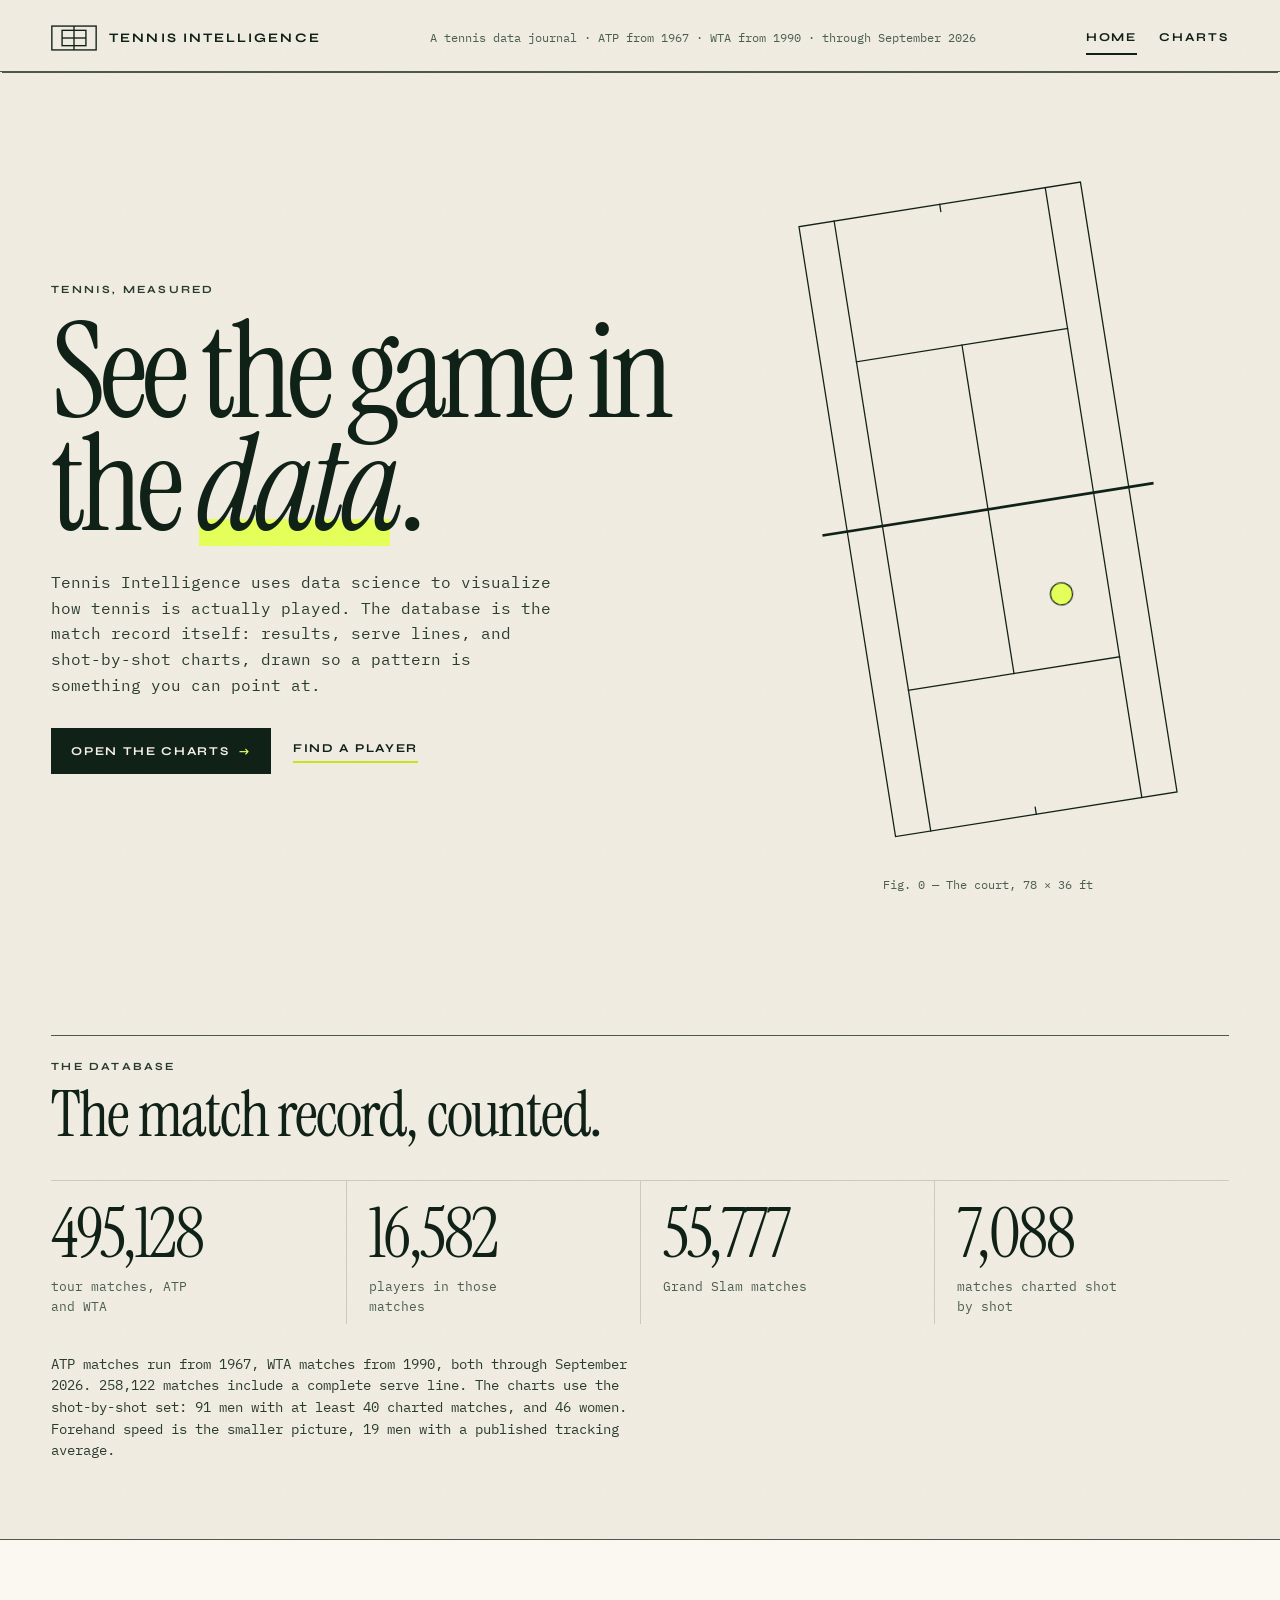
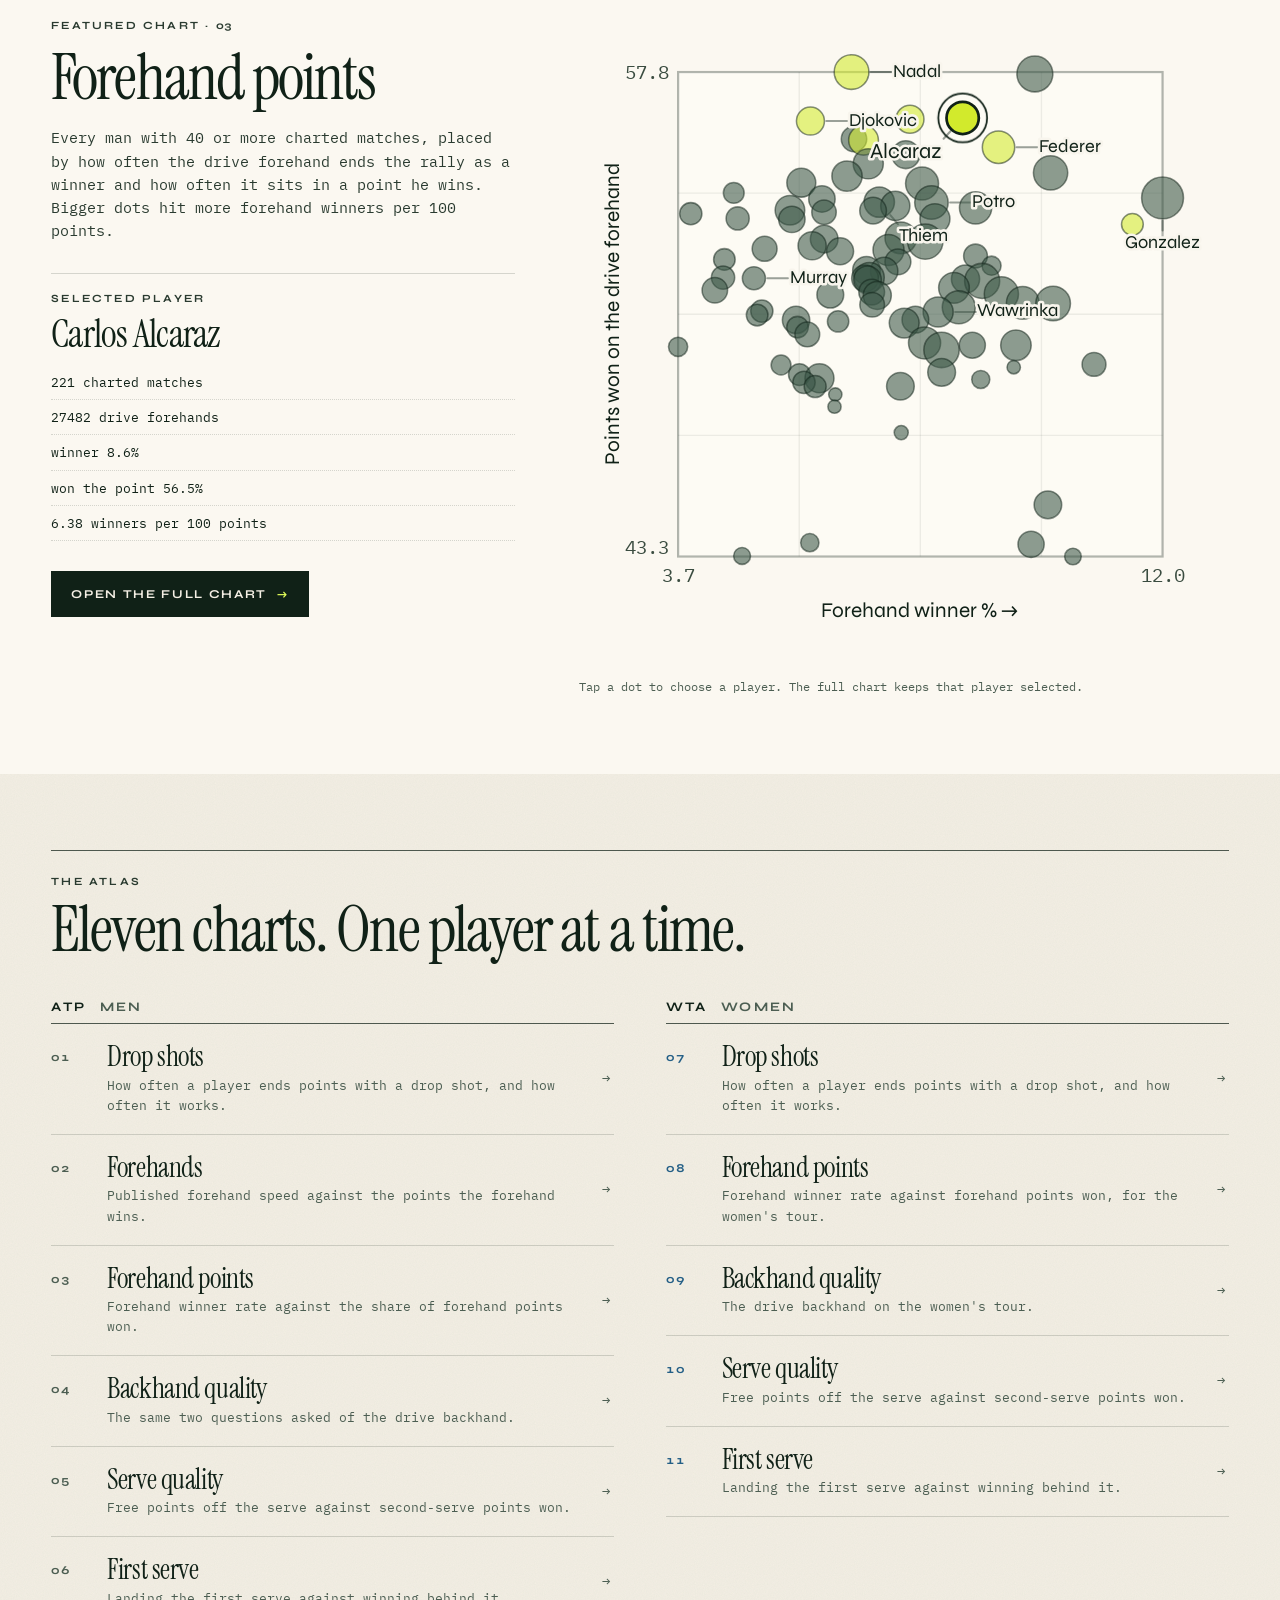
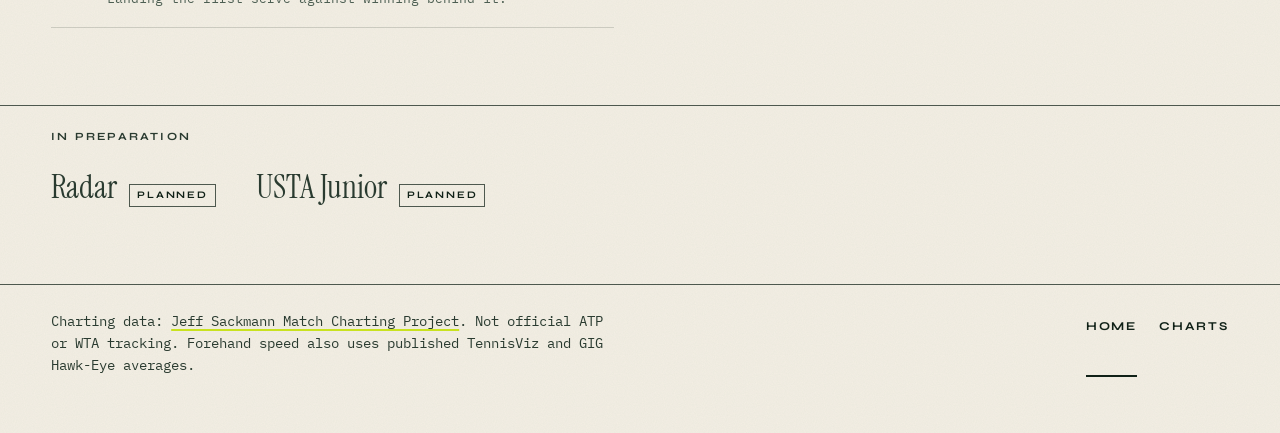
==== commit 66ea3a10: "Add the WTA drop-shot chart and keep long phone labels on screen. Co-authored-by: Cursor <cursoragen" ====
--- a/index.html
+++ b/index.html
@@ -91,7 +91,7 @@
   <section class="atlas" aria-labelledby="atlas-title" data-reveal>
     <div class="section-head">
       <p class="kicker">The atlas</p>
-      <h2 id="atlas-title">Ten charts. One player at a time.</h2>
+      <h2 id="atlas-title">Eleven charts. One player at a time.</h2>
     </div>
     <div class="atlas-tours">
       <nav aria-label="ATP charts">
@@ -108,10 +108,11 @@
       <nav aria-label="WTA charts" class="wta">
         <h3>WTA <span>Women</span></h3>
         <ol class="atlas-list">
-          <li><a href="charts/#chart-wtaFh"><span class="num">07</span><b>Forehand points</b><span class="blurb">Forehand winner rate against forehand points won, for the women's tour.</span></a></li>
-          <li><a href="charts/#chart-wtaBh"><span class="num">08</span><b>Backhand quality</b><span class="blurb">The drive backhand on the women's tour.</span></a></li>
-          <li><a href="charts/#chart-wtaSv"><span class="num">09</span><b>Serve quality</b><span class="blurb">Free points off the serve against second-serve points won.</span></a></li>
-          <li><a href="charts/#chart-wtaFs"><span class="num">10</span><b>First serve</b><span class="blurb">Landing the first serve against winning behind it.</span></a></li>
+          <li><a href="charts/#chart-wtaDr"><span class="num">07</span><b>Drop shots</b><span class="blurb">How often a player ends points with a drop shot, and how often it works.</span></a></li>
+          <li><a href="charts/#chart-wtaFh"><span class="num">08</span><b>Forehand points</b><span class="blurb">Forehand winner rate against forehand points won, for the women's tour.</span></a></li>
+          <li><a href="charts/#chart-wtaBh"><span class="num">09</span><b>Backhand quality</b><span class="blurb">The drive backhand on the women's tour.</span></a></li>
+          <li><a href="charts/#chart-wtaSv"><span class="num">10</span><b>Serve quality</b><span class="blurb">Free points off the serve against second-serve points won.</span></a></li>
+          <li><a href="charts/#chart-wtaFs"><span class="num">11</span><b>First serve</b><span class="blurb">Landing the first serve against winning behind it.</span></a></li>
         </ol>
       </nav>
     </div>
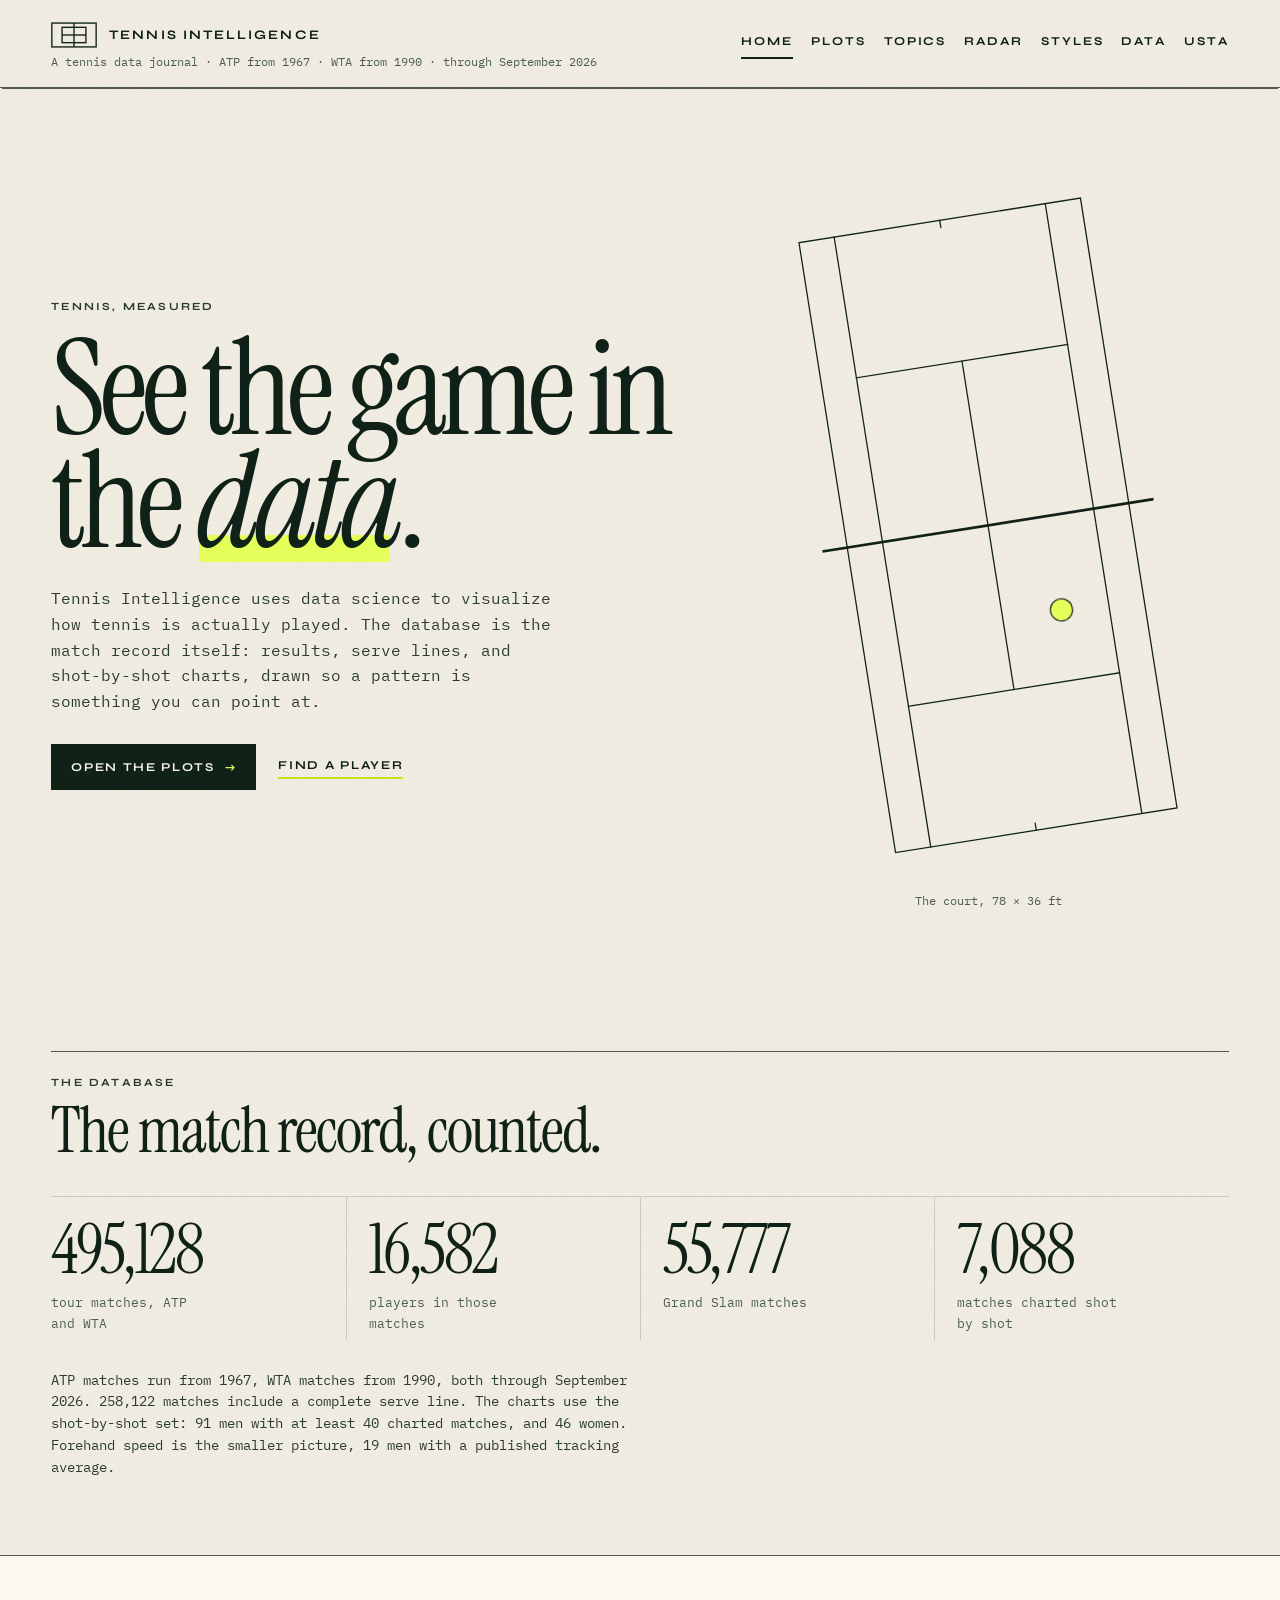
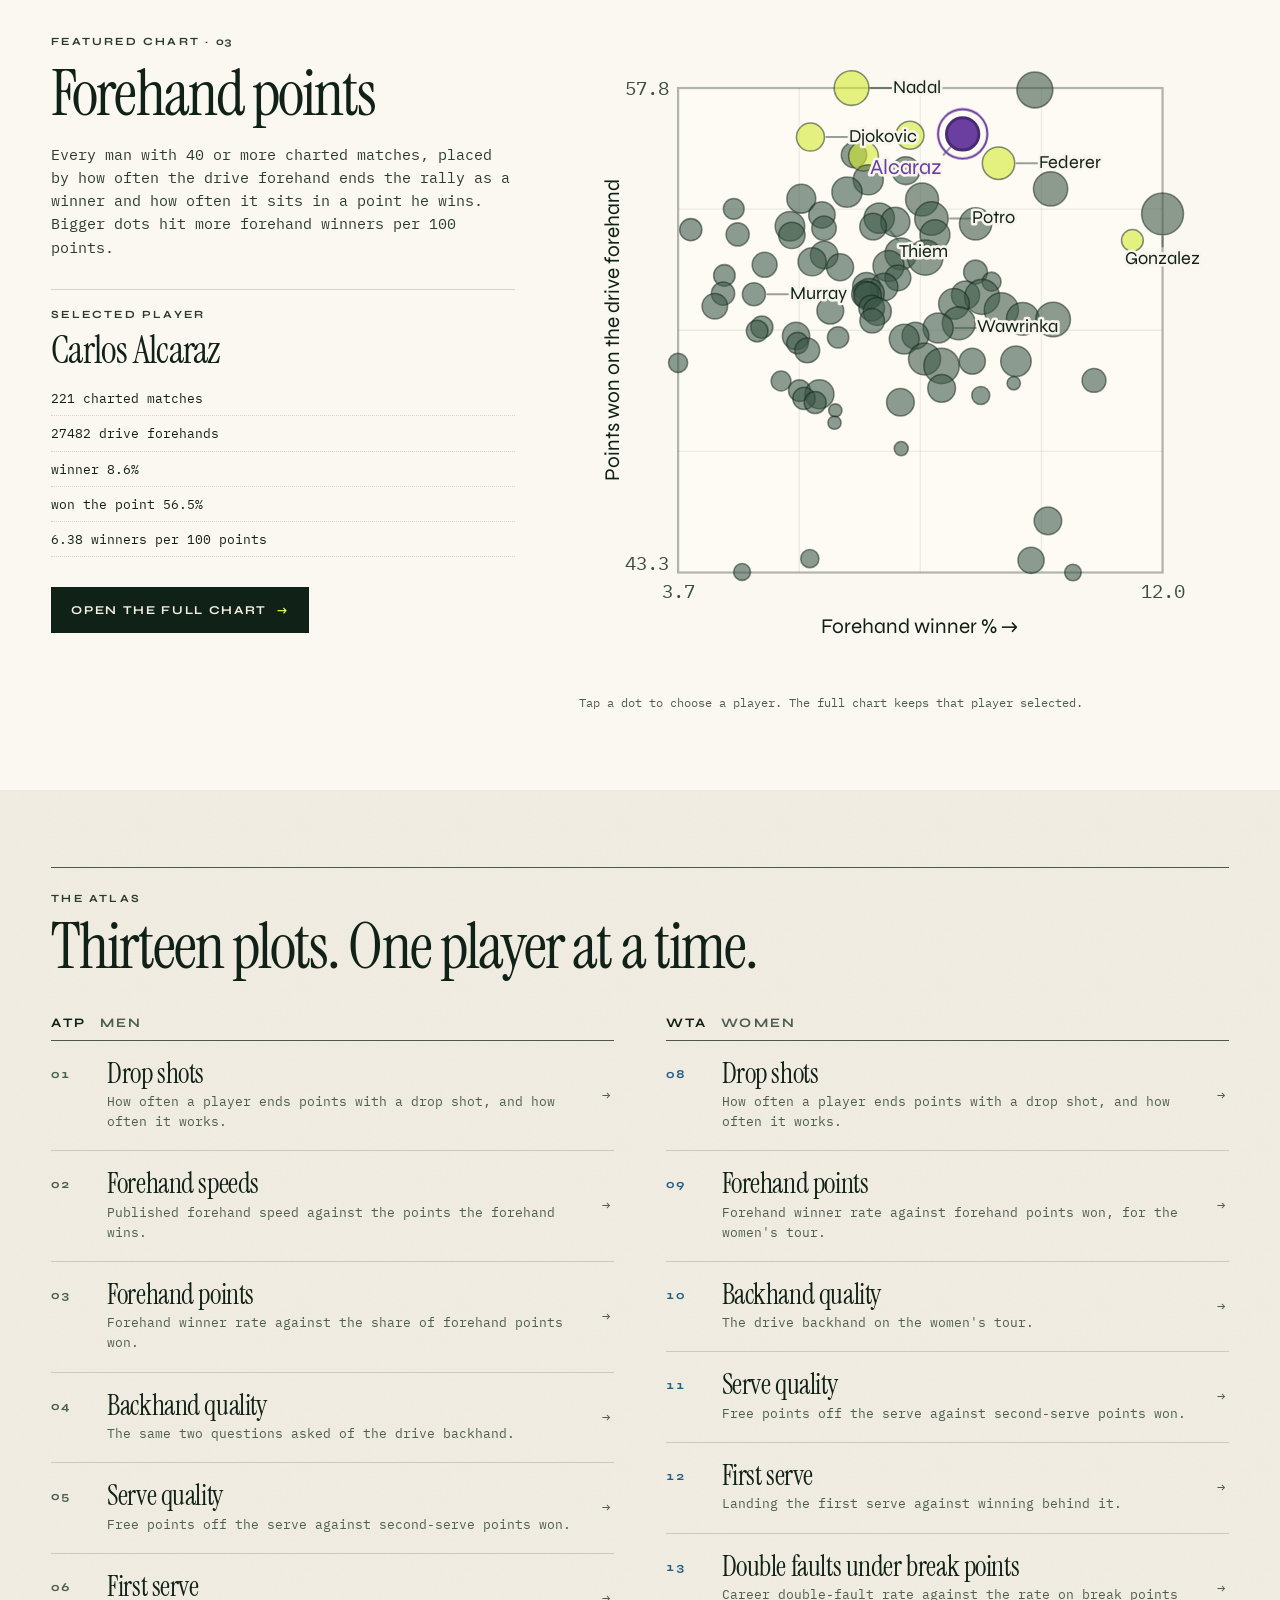
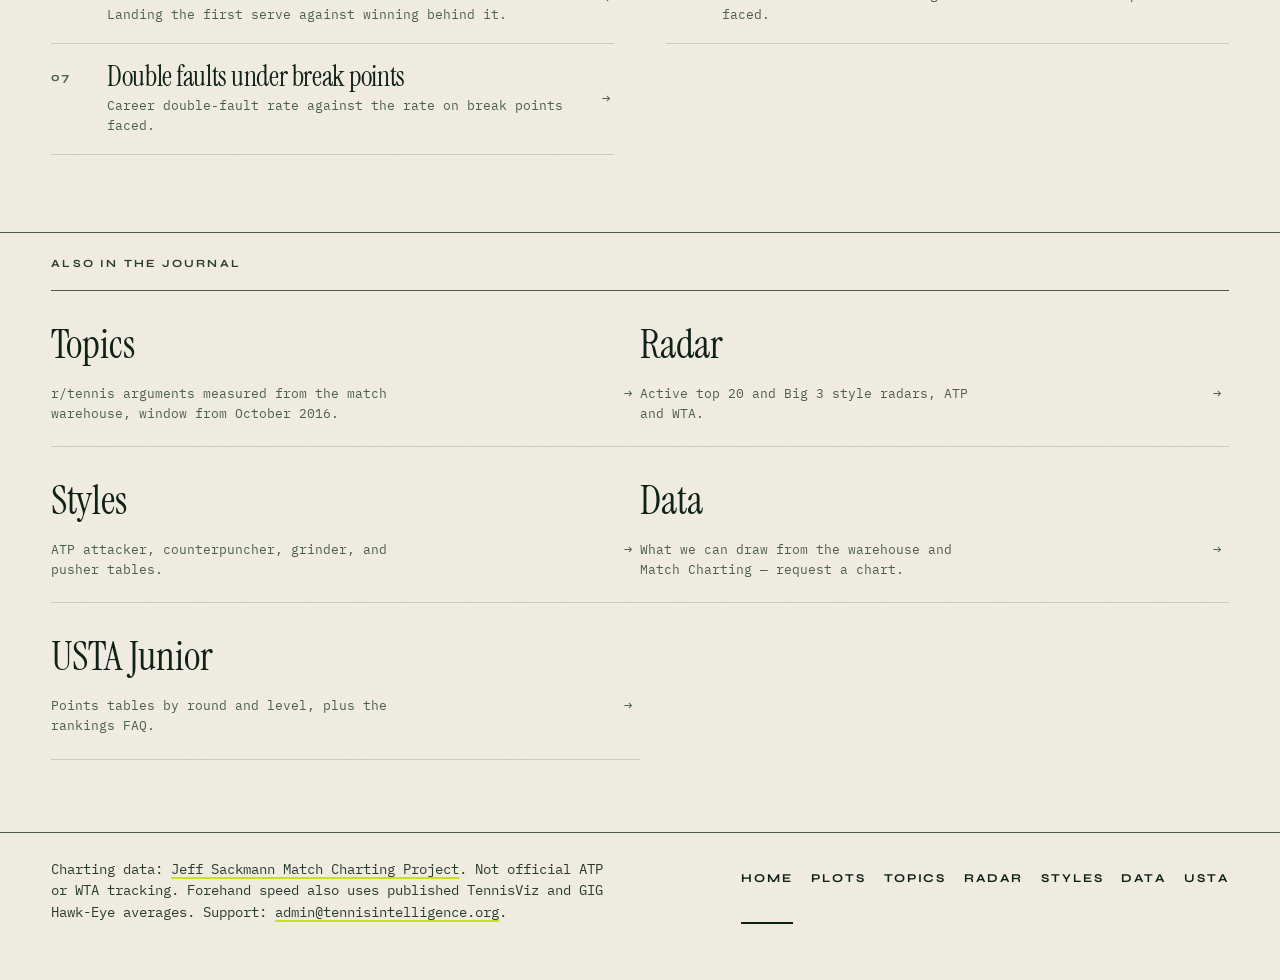
==== commit 45702b55: "Snapshot: the working tree as deployed to tennisintelligence.org on 2026-11-25 (board, chart changes" ====
--- a/index.html
+++ b/index.html
@@ -9,24 +9,31 @@
 <link rel="preconnect" href="https://fonts.googleapis.com">
 <link rel="preconnect" href="https://fonts.gstatic.com" crossorigin>
 <link href="https://fonts.googleapis.com/css2?family=IBM+Plex+Mono:wght@400;500&family=Instrument+Serif:ital@0;1&family=Syne:wght@600;700&display=swap" rel="stylesheet">
-<link rel="stylesheet" href="assets/site.css?v=4">
+<link rel="stylesheet" href="assets/site.css?v=17">
 </head>
 <body class="home">
 <a class="skip" href="#main">Skip to content</a>
 <header class="masthead">
-  <a class="brand" href="./" aria-current="page">
-    <svg class="mark" viewBox="0 0 54 30" aria-hidden="true">
-      <rect x="1" y="1" width="52" height="28"></rect>
-      <line x1="27" y1="1" x2="27" y2="29"></line>
-      <rect x="13" y="6" width="28" height="18"></rect>
-      <line x1="13" y1="15" x2="41" y2="15"></line>
-    </svg>
-    <span>Tennis Intelligence</span>
-  </a>
-  <p class="issue">A tennis data journal · ATP from 1967 · WTA from 1990 · through September 2026</p>
+  <div class="brand-block">
+    <a class="brand" href="./" aria-current="page">
+      <svg class="mark" viewBox="0 0 54 30" aria-hidden="true">
+        <rect x="1" y="1" width="52" height="28"></rect>
+        <line x1="27" y1="1" x2="27" y2="29"></line>
+        <rect x="13" y="6" width="28" height="18"></rect>
+        <line x1="13" y1="15" x2="41" y2="15"></line>
+      </svg>
+      <span>Tennis Intelligence</span>
+    </a>
+    <p class="issue">A tennis data journal · ATP from 1967 · WTA from 1990 · through September 2026</p>
+  </div>
   <nav class="site-nav" aria-label="Site">
     <a href="./" aria-current="page">Home</a>
-    <a href="charts/">Charts</a>
+    <a href="plots/">Plots</a>
+    <a href="topics/">Topics</a>
+    <a href="radar/">Radar</a>
+    <a href="styles/">Styles</a>
+    <a href="data/">Data</a>
+    <a href="usta/">USTA</a>
   </nav>
 </header>
 
@@ -37,8 +44,8 @@
       <h1 id="hero-title">See the game in the <em>data</em>.</h1>
       <p class="pitch">Tennis Intelligence uses data science to visualize how tennis is actually played. The database is the match record itself: results, serve lines, and shot-by-shot charts, drawn so a pattern is something you can point at.</p>
       <p class="actions">
-        <a class="button" href="charts/">Open the charts <span aria-hidden="true">→</span></a>
-        <a class="text-link" href="charts/#finder">Find a player</a>
+        <a class="button" href="plots/">Open the plots <span aria-hidden="true">→</span></a>
+        <a class="text-link" href="plots/#finder">Find a player</a>
       </p>
     </div>
     <figure class="hero-court" aria-hidden="true">
@@ -54,7 +61,7 @@
         <path class="draw net" d="M-3 39H39" pathLength="1"></path>
         <circle class="ball" cx="25.5" cy="51" r="1.4"></circle>
       </svg>
-      <figcaption>Fig. 0 — The court, 78 × 36 ft</figcaption>
+      <figcaption>The court, 78 × 36 ft</figcaption>
     </figure>
   </section>
 
@@ -79,7 +86,7 @@
       <p class="premise">Every man with 40 or more charted matches, placed by how often the drive forehand ends the rally as a winner and how often it sits in a point he wins. Bigger dots hit more forehand winners per 100 points.</p>
       <div class="readout" id="featured-readout"></div>
       <p class="actions">
-        <a class="button" id="featured-open" href="charts/#chart-fhpts">Open the full chart <span aria-hidden="true">→</span></a>
+        <a class="button" id="featured-open" href="plots/#chart-fhpts">Open the full chart <span aria-hidden="true">→</span></a>
       </p>
     </div>
     <figure class="figure featured-figure">
@@ -91,50 +98,60 @@
   <section class="atlas" aria-labelledby="atlas-title" data-reveal>
     <div class="section-head">
       <p class="kicker">The atlas</p>
-      <h2 id="atlas-title">Eleven charts. One player at a time.</h2>
+      <h2 id="atlas-title">Thirteen plots. One player at a time.</h2>
     </div>
     <div class="atlas-tours">
-      <nav aria-label="ATP charts">
+      <nav aria-label="ATP plots">
         <h3>ATP <span>Men</span></h3>
         <ol class="atlas-list">
-          <li><a href="charts/#chart-drop"><span class="num">01</span><b>Drop shots</b><span class="blurb">How often a player ends points with a drop shot, and how often it works.</span></a></li>
-          <li><a href="charts/#chart-fh"><span class="num">02</span><b>Forehands</b><span class="blurb">Published forehand speed against the points the forehand wins.</span></a></li>
-          <li><a href="charts/#chart-fhpts"><span class="num">03</span><b>Forehand points</b><span class="blurb">Forehand winner rate against the share of forehand points won.</span></a></li>
-          <li><a href="charts/#chart-bh"><span class="num">04</span><b>Backhand quality</b><span class="blurb">The same two questions asked of the drive backhand.</span></a></li>
-          <li><a href="charts/#chart-serve"><span class="num">05</span><b>Serve quality</b><span class="blurb">Free points off the serve against second-serve points won.</span></a></li>
-          <li><a href="charts/#chart-first"><span class="num">06</span><b>First serve</b><span class="blurb">Landing the first serve against winning behind it.</span></a></li>
+          <li><a href="plots/#chart-drop"><span class="num">01</span><b>Drop shots</b><span class="blurb">How often a player ends points with a drop shot, and how often it works.</span></a></li>
+          <li><a href="plots/#chart-fh"><span class="num">02</span><b>Forehand speeds</b><span class="blurb">Published forehand speed against the points the forehand wins.</span></a></li>
+          <li><a href="plots/#chart-fhpts"><span class="num">03</span><b>Forehand points</b><span class="blurb">Forehand winner rate against the share of forehand points won.</span></a></li>
+          <li><a href="plots/#chart-bh"><span class="num">04</span><b>Backhand quality</b><span class="blurb">The same two questions asked of the drive backhand.</span></a></li>
+          <li><a href="plots/#chart-serve"><span class="num">05</span><b>Serve quality</b><span class="blurb">Free points off the serve against second-serve points won.</span></a></li>
+          <li><a href="plots/#chart-first"><span class="num">06</span><b>First serve</b><span class="blurb">Landing the first serve against winning behind it.</span></a></li>
+          <li><a href="plots/#chart-dfbp"><span class="num">07</span><b>Double faults under break points</b><span class="blurb">Career double-fault rate against the rate on break points faced.</span></a></li>
         </ol>
       </nav>
-      <nav aria-label="WTA charts" class="wta">
+      <nav aria-label="WTA plots" class="wta">
         <h3>WTA <span>Women</span></h3>
         <ol class="atlas-list">
-          <li><a href="charts/#chart-wtaDr"><span class="num">07</span><b>Drop shots</b><span class="blurb">How often a player ends points with a drop shot, and how often it works.</span></a></li>
-          <li><a href="charts/#chart-wtaFh"><span class="num">08</span><b>Forehand points</b><span class="blurb">Forehand winner rate against forehand points won, for the women's tour.</span></a></li>
-          <li><a href="charts/#chart-wtaBh"><span class="num">09</span><b>Backhand quality</b><span class="blurb">The drive backhand on the women's tour.</span></a></li>
-          <li><a href="charts/#chart-wtaSv"><span class="num">10</span><b>Serve quality</b><span class="blurb">Free points off the serve against second-serve points won.</span></a></li>
-          <li><a href="charts/#chart-wtaFs"><span class="num">11</span><b>First serve</b><span class="blurb">Landing the first serve against winning behind it.</span></a></li>
+          <li><a href="plots/#chart-wtaDr"><span class="num">08</span><b>Drop shots</b><span class="blurb">How often a player ends points with a drop shot, and how often it works.</span></a></li>
+          <li><a href="plots/#chart-wtaFh"><span class="num">09</span><b>Forehand points</b><span class="blurb">Forehand winner rate against forehand points won, for the women's tour.</span></a></li>
+          <li><a href="plots/#chart-wtaBh"><span class="num">10</span><b>Backhand quality</b><span class="blurb">The drive backhand on the women's tour.</span></a></li>
+          <li><a href="plots/#chart-wtaSv"><span class="num">11</span><b>Serve quality</b><span class="blurb">Free points off the serve against second-serve points won.</span></a></li>
+          <li><a href="plots/#chart-wtaFs"><span class="num">12</span><b>First serve</b><span class="blurb">Landing the first serve against winning behind it.</span></a></li>
+          <li><a href="plots/#chart-wtaDfbp"><span class="num">13</span><b>Double faults under break points</b><span class="blurb">Career double-fault rate against the rate on break points faced.</span></a></li>
         </ol>
       </nav>
     </div>
   </section>
 
   <section class="later" aria-labelledby="later-title" data-reveal>
-    <p class="kicker" id="later-title">In preparation</p>
+    <p class="kicker" id="later-title">Also in the journal</p>
     <ul>
-      <li><b>Radar</b><span class="tag">Planned</span></li>
-      <li><b>USTA Junior</b><span class="tag">Planned</span></li>
+      <li><a href="topics/"><b>Topics</b><span class="blurb">r/tennis arguments measured from the match warehouse, window from October 2016.</span></a></li>
+      <li><a href="radar/"><b>Radar</b><span class="blurb">Active top 20 and Big 3 style radars, ATP and WTA.</span></a></li>
+      <li><a href="styles/"><b>Styles</b><span class="blurb">ATP attacker, counterpuncher, grinder, and pusher tables.</span></a></li>
+      <li><a href="data/"><b>Data</b><span class="blurb">What we can draw from the warehouse and Match Charting — request a chart.</span></a></li>
+      <li><a href="usta/"><b>USTA Junior</b><span class="blurb">Points tables by round and level, plus the rankings FAQ.</span></a></li>
     </ul>
   </section>
 </main>
 
 <footer class="footer">
-  <p class="credit">Charting data: <a href="https://github.com/JeffSackmann/tennis_MatchChartingProject">Jeff Sackmann Match Charting Project</a>. Not official ATP or WTA tracking. Forehand speed also uses published TennisViz and GIG Hawk-Eye averages.</p>
+  <p class="credit">Charting data: <a href="https://github.com/JeffSackmann/tennis_MatchChartingProject">Jeff Sackmann Match Charting Project</a>. Not official ATP or WTA tracking. Forehand speed also uses published TennisViz and GIG Hawk-Eye averages. Support: <a href="mailto:admin@tennisintelligence.org">admin@tennisintelligence.org</a>.</p>
   <nav class="site-nav" aria-label="Footer">
     <a href="./" aria-current="page">Home</a>
-    <a href="charts/">Charts</a>
+    <a href="plots/">Plots</a>
+    <a href="topics/">Topics</a>
+    <a href="radar/">Radar</a>
+    <a href="styles/">Styles</a>
+    <a href="data/">Data</a>
+    <a href="usta/">USTA</a>
   </nav>
 </footer>
 <p class="sr-only" id="announce" aria-live="polite"></p>
-<script type="module" src="assets/home.js?v=4"></script>
+<script type="module" src="assets/home.js?v=12"></script>
 </body>
 </html>
--- a/assets/site.css
+++ b/assets/site.css
@@ -45,7 +45,7 @@
 }
 .skip:focus { top: 12px; }
 
-.kicker {
+.kicker, .eyebrow {
   margin: 0;
   font-family: var(--label);
   font-weight: 700;
@@ -62,18 +62,22 @@
   margin: 0 auto;
   padding: 22px var(--pad) 16px;
   display: grid;
-  grid-template-columns: auto 1fr auto;
-  align-items: center;
-  gap: 24px;
+  grid-template-columns: 1fr auto;
+  align-items: start;
+  gap: 18px 28px;
   border-bottom: 1px solid var(--rule-strong);
   box-shadow: 0 3px 0 -2px var(--rule-strong);
 }
+.brand-block { display: grid; gap: 6px; min-width: 0; }
 .brand { display: inline-flex; align-items: center; gap: 12px; text-decoration: none; }
 .brand span { font-family: var(--label); font-weight: 700; font-size: 13px; letter-spacing: 0.16em; text-transform: uppercase; }
 .mark { width: 46px; height: 26px; }
 .mark rect, .mark line { fill: none; stroke: var(--ink); stroke-width: 1.6; }
-.issue { margin: 0; justify-self: center; color: var(--muted); font-size: 12px; text-align: center; }
-.site-nav { display: flex; gap: 22px; }
+.issue {
+  margin: 0; color: var(--muted); font-size: 12px; text-align: left; line-height: 1.4;
+  white-space: nowrap;
+}
+.site-nav { display: flex; flex-wrap: wrap; gap: 14px 18px; justify-content: flex-end; padding-top: 4px; }
 .site-nav a {
   font-family: var(--label); font-weight: 700; font-size: 12px; letter-spacing: 0.16em;
   text-transform: uppercase; text-decoration: none; padding: 6px 0;
@@ -87,7 +91,7 @@
 
 /* Buttons and links */
 .actions { display: flex; flex-wrap: wrap; align-items: center; gap: 14px 22px; margin: 30px 0 0; }
-.button, button.save, .finder button {
+.button, button.save, .finder button.button {
   display: inline-flex; align-items: center; gap: 10px;
   min-height: 46px; padding: 12px 20px;
   background: var(--ink); color: var(--paper);
@@ -185,6 +189,8 @@
 .map svg { display: block; width: 100%; height: auto; overflow: visible; }
 .map .sel-ring { transform-box: fill-box; transform-origin: center; }
 .hint { margin: 12px 0 0; color: var(--muted); font-size: 12px; }
+.figure .chart-share { margin: 10px 0 0; }
+.figure .chart-share + .hint { margin-top: 10px; }
 .load-error { padding: 40px 0; color: var(--muted); }
 
 /* Readout */
@@ -218,11 +224,20 @@
 .atlas-list a:hover .num { color: var(--ink); }
 .wta .num { color: var(--hard); }
 
-/* Later */
+/* Later / more chapters */
 .later { padding-top: 22px; padding-bottom: clamp(36px, 6vw, 72px); border-top: 1px solid var(--rule-strong); }
-.later ul { list-style: none; margin: 18px 0 0; padding: 0; display: flex; flex-wrap: wrap; gap: 12px 40px; }
-.later li { display: flex; align-items: baseline; gap: 12px; }
-.later b { font-family: var(--serif); font-weight: 400; font-size: 32px; color: var(--ink-soft); }
+.later ul { list-style: none; margin: 18px 0 0; padding: 0; display: grid; grid-template-columns: 1fr 1fr; gap: 0; border-top: 1px solid var(--rule-strong); }
+.later li { margin: 0; }
+.later a {
+  display: grid; grid-template-columns: 1fr auto; gap: 8px 16px; align-items: baseline;
+  padding: 22px 8px 22px 0; border-bottom: 1px solid var(--rule); text-decoration: none;
+  transition: background-color 0.25s var(--ease), padding 0.25s var(--ease);
+}
+.later a::after { content: "→"; color: var(--muted); transition: transform 0.25s var(--ease), color 0.25s var(--ease); }
+.later b { font-family: var(--serif); font-weight: 400; font-size: clamp(28px, 4vw, 40px); color: var(--ink); }
+.later .blurb { grid-column: 1; color: var(--muted); font-size: 13px; max-width: 42ch; }
+.later a:hover { background: var(--sheet); padding-left: 10px; }
+.later a:hover::after { transform: translateX(4px); color: var(--ink); }
 .tag {
   font-family: var(--label); font-weight: 700; font-size: 10px; letter-spacing: 0.18em; text-transform: uppercase;
   border: 1px solid var(--rule-strong); padding: 3px 7px;
@@ -238,12 +253,17 @@
 .credit a { text-decoration-color: var(--ball-deep); text-decoration-thickness: 2px; text-underline-offset: 3px; }
 
 /* Charts page */
-.charts-page .desk {
+.plots-page .desk {
   width: min(var(--max), 100%); margin: 0 auto; padding-inline: var(--pad);
   display: grid; grid-template-columns: 252px minmax(0, 1fr); column-gap: clamp(32px, 4vw, 64px);
-  grid-template-areas: "opener opener" "rail stream";
-}
-.charts-page { --max: 1440px; }
+  grid-template-areas: "opener opener" "tabs tabs" "rail stream";
+}
+.plots-page { --max: 1440px; }
+.plots-page .tabs {
+  grid-area: tabs; width: auto; margin: 0; padding: 0;
+}
+.plots-page .stream .tab-panel { width: auto; margin: 0; padding: 0; }
+.plots-page .stream .panel-lede { margin-top: 8px; }
 .opener { grid-area: opener; width: auto; margin: 0; padding: clamp(32px, 6vw, 80px) 0 clamp(28px, 4vw, 48px); }
 .opener h1 {
   margin: 16px 0 0; font-family: var(--serif); font-weight: 400;
@@ -260,13 +280,30 @@
 
 .finder { margin: 0; }
 .finder label { display: block; }
-.finder .line { display: flex; margin-top: 10px; border: 1px solid var(--rule-strong); background: var(--sheet); }
+.finder .line { display: flex; align-items: stretch; margin-top: 10px; border: 1px solid var(--rule-strong); background: var(--sheet); }
+.finder-field {
+  position: relative;
+  flex: 1;
+  min-width: 0;
+  display: flex;
+}
 .finder input {
-  flex: 1; min-width: 0; min-height: 46px; padding: 10px 12px;
-  background: transparent; color: var(--ink); border: 0; border-radius: 0; font: inherit; font-size: 14px;
-}
+  flex: 1; width: 100%; min-width: 0; min-height: 46px; padding: 10px 44px 10px 12px;
+  background: transparent; color: var(--ink); border: 0; border-radius: 0; font: inherit; font-size: 16px;
+}
+.finder input::-webkit-search-cancel-button { -webkit-appearance: none; appearance: none; display: none; }
 .finder input:focus-visible { outline: 2px solid var(--ink); outline-offset: -2px; }
-.finder button { min-height: 46px; padding: 10px 14px; }
+.finder button.button { min-height: 46px; padding: 10px 14px; flex: 0 0 auto; }
+.finder .finder-clear {
+  appearance: none; position: absolute; right: 0; top: 0; bottom: 0;
+  z-index: 2; width: 44px; min-width: 44px; min-height: 44px; padding: 0; margin: 0;
+  border: 0; background: transparent; color: var(--muted);
+  font-family: var(--mono); font-size: 22px; line-height: 1; cursor: pointer;
+  -webkit-tap-highlight-color: transparent;
+}
+.finder .finder-clear:hover,
+.finder .finder-clear:active { color: var(--ink); background: var(--paper-deep); }
+.finder .finder-clear[hidden] { display: none !important; }
 .finder-note { min-height: 1.5em; margin: 8px 0 0; color: var(--muted); font-size: 12px; }
 
 .toc { margin-top: 26px; }
@@ -320,6 +357,7 @@
 .chapter-notes { display: grid; grid-template-columns: minmax(0, 1fr) minmax(0, 1fr); gap: 28px 40px; align-content: start; }
 .chapter-notes .readout { margin-top: 0; }
 .chapter .actions { margin-top: 18px; }
+.chapter .figure .chart-share { margin-top: 10px; }
 .status { color: var(--muted); font-size: 12px; min-height: 1.2em; }
 button.save:disabled { opacity: 0.5; cursor: progress; }
 .method { padding-top: 16px; border-top: 1px solid var(--rule); }
@@ -360,15 +398,14 @@
 
 /* Tablet */
 @media (max-width: 1079px) {
-  .charts-page .desk { grid-template-columns: minmax(0, 1fr); grid-template-areas: "opener" "rail" "stream"; }
+  .plots-page .desk { grid-template-columns: minmax(0, 1fr); grid-template-areas: "opener" "tabs" "rail" "stream"; }
   .rail { position: static; max-height: none; overflow: visible; padding: 0 0 36px; }
-  .toc { display: grid; grid-template-columns: 1fr 1fr; gap: 0 32px; }
-  .toc > div + div { margin-top: 0; }
+  .toc { display: grid; grid-template-columns: minmax(0, 1fr); gap: 0; }
 }
 @media (max-width: 900px) {
   .masthead { grid-template-columns: 1fr auto; }
-  .issue { display: none; }
   .hero { grid-template-columns: minmax(0, 1fr); }
+  .later ul { grid-template-columns: minmax(0, 1fr); }
   .hero-court { width: min(70%, 300px); justify-self: end; margin-top: -10px; }
   .featured { grid-template-columns: minmax(0, 1fr); row-gap: 0; }
   .featured-copy { display: contents; }
@@ -381,26 +418,635 @@
   .atlas-tours { grid-template-columns: minmax(0, 1fr); }
 }
 
+/* Phone — brand above nav so five links never collide with the name */
+@media (max-width: 720px) {
+  .masthead {
+    grid-template-columns: 1fr;
+    gap: 0;
+    padding-top: 16px;
+    padding-bottom: 12px;
+  }
+  .brand-block { gap: 8px; }
+  .brand span {
+    font-size: 12px;
+    letter-spacing: 0.14em;
+    line-height: 1.2;
+  }
+  .mark { width: 40px; height: 23px; flex: 0 0 auto; }
+  .issue {
+    white-space: normal;
+    max-width: none;
+    font-size: 11px;
+    line-height: 1.45;
+  }
+  .site-nav {
+    justify-content: flex-start;
+    gap: 4px 0;
+    margin-top: 14px;
+    padding-top: 12px;
+    border-top: 1px solid var(--rule);
+  }
+  .site-nav a {
+    font-size: 11px;
+    letter-spacing: 0.12em;
+    padding: 10px 12px 10px 0;
+    min-height: 44px;
+    display: inline-flex;
+    align-items: center;
+  }
+  .footer .site-nav {
+    margin-top: 0;
+    padding-top: 0;
+    border-top: 0;
+  }
+}
+
 /* Phone */
 @media (max-width: 640px) {
   body { font-size: 14px; }
-  .masthead { padding-top: 16px; gap: 12px; }
-  .brand span { font-size: 11px; letter-spacing: 0.12em; }
-  .mark { width: 38px; height: 22px; }
-  .site-nav { gap: 16px; }
-  .hero { padding-top: 28px; }
-  .hero h1 { font-size: clamp(56px, 17vw, 84px); }
-  .pitch { font-size: 15px; }
-  .hero-court { width: 62%; }
+  .hero { padding-top: 24px; padding-bottom: 36px; }
+  .hero h1 { font-size: clamp(52px, 15vw, 78px); }
+  .pitch { font-size: 15px; max-width: none; margin-top: 22px; }
+  .hero-court { width: 58%; margin-top: 8px; }
+  .hero-court figcaption { font-size: 11px; }
+  .actions { margin-top: 24px; gap: 16px; }
+  .actions .button { width: 100%; justify-content: center; }
   .stats li { padding-right: 12px; }
   .stats li + li { padding-left: 12px; }
   .stats b { font-size: clamp(36px, 11vw, 52px); }
   .figure { margin-inline: calc(-1 * var(--pad)); }
-  .figure .hint { padding-inline: var(--pad); }
+  .figure .hint,
+  .figure .chart-share { padding-inline: var(--pad); }
   .chapter-notes { grid-template-columns: minmax(0, 1fr); }
   .chapter h2 { font-size: clamp(40px, 12vw, 56px); }
   .toc { grid-template-columns: minmax(0, 1fr); }
   .toc > div + div { margin-top: 22px; }
   .atlas-list b { font-size: 24px; }
-  .footer { flex-direction: column; }
-}
+  .footer { flex-direction: column; gap: 18px; }
+  .tabs {
+    overflow-x: auto;
+    flex-wrap: nowrap;
+    -webkit-overflow-scrolling: touch;
+    scrollbar-width: none;
+  }
+  .tabs::-webkit-scrollbar { display: none; }
+  .tabs [role="tab"] { flex: 0 0 auto; white-space: nowrap; }
+}
+
+/* Radar / USTA / Styles openers */
+.radar-page .opener, .usta-page .opener, .styles-page .opener {
+  width: min(var(--max), 100%); margin: 0 auto; padding: clamp(32px, 6vw, 80px) var(--pad) clamp(28px, 4vw, 48px);
+}
+.radar-page .opener h1, .usta-page .opener h1, .styles-page .opener h1 {
+  margin: 16px 0 0; font-family: var(--serif); font-weight: 400;
+  font-size: clamp(48px, 8vw, 108px); line-height: 0.88; letter-spacing: -0.045em; max-width: 14ch;
+}
+.radar-page .opener h1 em, .usta-page .opener h1 em, .styles-page .opener h1 em { font-style: italic; }
+.styles-page .opener .pitch { margin-top: 18px; max-width: 62ch; }
+.styles-page .counts {
+  margin: 22px 0 0; font-size: 12px; color: var(--ink-soft); letter-spacing: 0.02em;
+}
+.styles-page .style-block { margin: 0 0 40px; }
+.styles-page .style-block:last-child { margin-bottom: 0; }
+.styles-page .block-head {
+  display: flex; flex-wrap: wrap; align-items: baseline; justify-content: space-between; gap: 12px 18px;
+  margin-bottom: 8px;
+}
+.styles-page .block-head h2, .styles-page .style-block > h2 {
+  margin: 0; font-family: var(--serif); font-weight: 400;
+  font-size: clamp(28px, 4vw, 40px); line-height: 1; letter-spacing: -0.03em;
+}
+.styles-page .block-head .save {
+  min-height: 40px; padding: 8px 14px; font-size: 11px;
+}
+.styles-page .swipe { display: none; margin: 0 0 8px; color: var(--muted); font-size: 12px; }
+.styles-page .note, .styles-page .err {
+  margin: 12px 0 0; color: var(--muted); font-size: 13px; max-width: 72ch;
+}
+.styles-page .err { color: #b85a28; }
+.styles-page .sheet {
+  overflow: auto; max-width: 100%; border: 1px solid var(--rule);
+  background: var(--sheet); -webkit-overflow-scrolling: touch;
+}
+.styles-page table {
+  width: max-content; min-width: 100%; border-collapse: collapse;
+  font-variant-numeric: tabular-nums; font-size: 12px;
+}
+.styles-page table.fit, .styles-page table.scores { min-width: 0; }
+.styles-page th, .styles-page td {
+  text-align: right; padding: 7px 9px; border-bottom: 1px solid var(--rule); white-space: nowrap;
+}
+.styles-page th {
+  position: sticky; top: 0; z-index: 1; background: var(--paper-deep);
+  color: var(--muted); font-weight: 500; font-family: var(--label);
+  font-size: 10px; letter-spacing: 0.06em; text-transform: uppercase;
+}
+.styles-page th.player, .styles-page td.player,
+.styles-page th.rank, .styles-page td.rank,
+.styles-page th.left, .styles-page td.left { text-align: left; }
+.styles-page td.player, .styles-page th.player {
+  position: sticky; left: 0; z-index: 1; background: var(--sheet);
+}
+.styles-page th.player { z-index: 2; background: var(--paper-deep); }
+.styles-page td.style.attacker { color: #6a7a12; }
+.styles-page td.style.counterpuncher { color: #2f6b4a; }
+.styles-page td.style.grinder { color: #b85a28; }
+.styles-page td.style.pusher { color: #5a6b5e; }
+.styles-page td.best { background: rgba(16, 33, 23, 0.08); font-weight: 500; }
+.styles-page .method-list { margin: 14px 0 0; max-width: 72ch; }
+.styles-page .method-list dt {
+  margin-top: 14px; font-family: var(--label); font-weight: 700;
+  font-size: 11px; letter-spacing: 0.12em; text-transform: uppercase;
+}
+.styles-page .method-list dd { margin: 4px 0 0; color: var(--ink-soft); font-size: 13px; }
+@media (max-width: 800px) {
+  .styles-page .swipe { display: block; }
+  .styles-page .sheet { max-height: none; }
+  .styles-page th, .styles-page td { padding: 10px 8px; }
+}
+.style-legend {
+  list-style: none; margin: 28px 0 0; padding: 0; display: flex; flex-wrap: wrap; gap: 10px 22px;
+}
+.style-legend li { display: inline-flex; align-items: center; gap: 8px; font-size: 12px; color: var(--ink-soft); text-transform: capitalize; }
+.style-legend i { width: 12px; height: 12px; display: inline-block; border: 1px solid var(--rule-strong); }
+.radar-page .tab-panel[data-tour="wta"] .radar-group { color: var(--hard); }
+.radar-group {
+  margin: 28px 0 14px; font-family: var(--label); font-weight: 700; font-size: 12px;
+  letter-spacing: 0.18em; text-transform: uppercase; color: var(--ink-soft);
+}
+.radar-page .tab-panel .radar-group:first-of-type { margin-top: 8px; }
+.radar-grid {
+  display: grid; gap: 16px;
+  grid-template-columns: repeat(auto-fill, minmax(180px, 1fr));
+}
+.radar-grid.big3 { grid-template-columns: repeat(3, minmax(0, 1fr)); }
+.radar-card {
+  background: var(--sheet); border: 1px solid var(--rule); padding: 12px 10px 16px;
+  min-width: 0;
+}
+.radar-fig { margin: 0; }
+.radar-fig .radar { display: block; width: 100%; height: auto; }
+.radar-card h3 {
+  margin: 8px 4px 0; font-family: var(--serif); font-weight: 400;
+  font-size: 20px; line-height: 1.1; letter-spacing: -0.02em;
+}
+.radar-meta {
+  margin: 6px 4px 0; color: var(--muted); font-size: 11px;
+  display: flex; align-items: center; gap: 8px; text-transform: capitalize;
+}
+.radar-meta i { width: 8px; height: 8px; flex: 0 0 auto; border: 1px solid var(--rule); }
+.method-block {
+  width: min(var(--max), 100%); margin: 0 auto; padding: 28px var(--pad) clamp(48px, 8vw, 88px);
+  border-top: 1px solid var(--rule-strong);
+}
+.method-grid {
+  margin: 18px 0 0; display: grid; grid-template-columns: repeat(auto-fit, minmax(220px, 1fr)); gap: 18px 28px;
+}
+.method-grid dt {
+  font-family: var(--label); font-weight: 700; font-size: 11px; letter-spacing: 0.16em; text-transform: uppercase;
+}
+.method-grid dd { margin: 6px 0 0; color: var(--ink-soft); font-size: 13px; max-width: 36ch; }
+.radar-page .style-defs-block .panel-lede { margin: 12px 0 0; max-width: 68ch; }
+.radar-page .style-defs-block dt {
+  display: inline-flex; align-items: center; gap: 8px; text-transform: capitalize;
+}
+.radar-page .style-defs-block .swatch {
+  width: 10px; height: 10px; display: inline-block; border: 1px solid var(--rule-strong); flex: 0 0 auto;
+}
+
+/* USTA page */
+.tabs {
+  width: min(var(--max), 100%); margin: 0 auto; padding: 0 var(--pad);
+  display: flex; gap: 0; border-bottom: 1px solid var(--rule-strong);
+}
+.tabs [role="tab"] {
+  appearance: none; background: transparent; border: 0; border-bottom: 3px solid transparent;
+  margin-bottom: -1px; padding: 14px 18px 12px;
+  font-family: var(--label); font-weight: 700; font-size: 12px; letter-spacing: 0.14em; text-transform: uppercase;
+  color: var(--muted); cursor: pointer;
+}
+.tabs [role="tab"][aria-selected="true"] { color: var(--ink); border-bottom-color: var(--ink); }
+.radar-page #tab-wta[aria-selected="true"],
+.plots-page #tab-wta[aria-selected="true"] { color: var(--hard); border-bottom-color: var(--hard); }
+.tabs [role="tab"]:hover { color: var(--ink); }
+.tab-panel { width: min(var(--max), 100%); margin: 0 auto; padding: 28px var(--pad) clamp(48px, 8vw, 88px); }
+.panel-lede { max-width: 68ch; margin: 0 0 22px; color: var(--ink-soft); }
+.usta-tables .format {
+  border-top: 1px solid var(--rule-strong); background: var(--sheet);
+  margin: 0 0 10px;
+}
+.usta-tables .format > summary {
+  list-style: none; cursor: pointer; padding: 16px 14px;
+  font-family: var(--serif); font-size: 22px; letter-spacing: -0.02em;
+}
+.usta-tables .format > summary::-webkit-details-marker { display: none; }
+.usta-tables .format > summary::after {
+  content: "+"; float: right; font-family: var(--mono); color: var(--muted);
+}
+.usta-tables .format[open] > summary::after { content: "−"; }
+.usta-tables .sheet { padding: 0 14px 18px; }
+.usta-tables .note, .usta-faq .source { color: var(--muted); font-size: 13px; max-width: 70ch; }
+.usta-tables .levels {
+  display: flex; gap: 8px; overflow-x: auto; padding: 10px 0 14px; scrollbar-width: thin;
+}
+.usta-tables .levels button {
+  appearance: none; flex: 0 0 auto; min-height: 40px; padding: 10px 14px;
+  border: 1px solid var(--rule-strong); background: var(--paper); color: var(--ink);
+  font-family: var(--label); font-weight: 700; font-size: 11px; letter-spacing: 0.1em; text-transform: uppercase;
+  cursor: pointer; touch-action: manipulation;
+}
+.usta-tables .levels button[aria-pressed="true"] { background: var(--ink); color: var(--paper); }
+.usta-tables .level-pad { flex: none; pointer-events: none; }
+.usta-tables .table-wrap, .usta-compare .table-wrap { overflow-x: auto; }
+.usta-tables table.pts, .usta-compare table.pts {
+  width: 100%; border-collapse: collapse; font-variant-numeric: tabular-nums; font-size: 13px;
+}
+.usta-tables table.pts th, .usta-tables table.pts td,
+.usta-compare table.pts th, .usta-compare table.pts td {
+  padding: 8px 10px; border-bottom: 1px solid var(--rule); text-align: right; vertical-align: top;
+}
+.usta-tables table.pts th:first-child, .usta-tables table.pts td:first-child,
+.usta-compare table.pts th:first-child, .usta-compare table.pts td:first-child,
+.usta-tables table.pts th[scope="row"] {
+  text-align: left; font-weight: 500;
+}
+.usta-tables table.pts thead th { font-family: var(--label); font-size: 11px; letter-spacing: 0.08em; text-transform: uppercase; color: var(--muted); }
+.usta-tables table.pts .na { color: var(--muted); }
+/* Desktop: all columns visible; level chips are for phone only (MainDraw logic). */
+@media (min-width: 801px) {
+  .usta-tables .levels { display: none; }
+}
+.usta-faq .section-head h2, .usta-compare .section-head h2 {
+  margin: 10px 0 0; font-family: var(--serif); font-weight: 400;
+  font-size: clamp(28px, 4vw, 44px); line-height: 1; letter-spacing: -0.03em;
+}
+.usta-faq .jump {
+  display: flex; flex-wrap: wrap; gap: 8px 12px; margin: 18px 0 28px;
+}
+.usta-faq .jump a {
+  font-size: 12px; color: var(--ink-soft); text-decoration: none;
+  border-bottom: 1px solid var(--rule); padding-bottom: 2px;
+}
+.usta-faq .jump a:hover { border-bottom-color: var(--ink); color: var(--ink); }
+.usta-faq .faq article {
+  padding: 22px 0; border-top: 1px solid var(--rule); max-width: 68ch; scroll-margin-top: 16px;
+}
+.usta-faq .faq h3 {
+  margin: 0; font-family: var(--serif); font-weight: 400; font-size: 26px; line-height: 1.15; letter-spacing: -0.02em;
+}
+.usta-faq .faq p { margin: 12px 0 0; color: var(--ink-soft); }
+.usta-compare { margin-bottom: 36px; }
+.usta-compare .section-head { margin-bottom: 16px; }
+
+@media (max-width: 800px) {
+  .radar-grid.big3 { grid-template-columns: minmax(0, 1fr); }
+
+  /* Phone: one level column; hide n/a rows. .sheet.full keeps every column. */
+  .usta-tables .sheet.full .pts :is(td, th)[data-col] { display: table-cell; width: auto; }
+  .usta-tables .sheet.full .table-wrap { overflow-x: auto; }
+  .usta-tables .sheet.full .pts th,
+  .usta-tables .sheet.full .pts td { padding: 7px 5px; }
+  .usta-tables .sheet.full .pts thead th { font-size: 10px; }
+
+  .usta-tables .sheet .pts :is(td, th)[data-col] { display: none; }
+  .usta-tables .sheet[data-selected="1"] .pts :is(td, th)[data-col="1"],
+  .usta-tables .sheet[data-selected="2"] .pts :is(td, th)[data-col="2"],
+  .usta-tables .sheet[data-selected="3"] .pts :is(td, th)[data-col="3"],
+  .usta-tables .sheet[data-selected="4"] .pts :is(td, th)[data-col="4"],
+  .usta-tables .sheet[data-selected="5"] .pts :is(td, th)[data-col="5"],
+  .usta-tables .sheet[data-selected="6"] .pts :is(td, th)[data-col="6"],
+  .usta-tables .sheet[data-selected="7"] .pts :is(td, th)[data-col="7"] { display: table-cell; }
+  .usta-tables .sheet[data-selected="1"] .pts tr:has(td[data-col="1"].na),
+  .usta-tables .sheet[data-selected="2"] .pts tr:has(td[data-col="2"].na),
+  .usta-tables .sheet[data-selected="3"] .pts tr:has(td[data-col="3"].na),
+  .usta-tables .sheet[data-selected="4"] .pts tr:has(td[data-col="4"].na),
+  .usta-tables .sheet[data-selected="5"] .pts tr:has(td[data-col="5"].na),
+  .usta-tables .sheet[data-selected="6"] .pts tr:has(td[data-col="6"].na),
+  .usta-tables .sheet[data-selected="7"] .pts tr:has(td[data-col="7"].na) { display: none; }
+
+  .usta-tables .table-wrap { overflow: visible; }
+  .usta-tables .pts th[scope="row"] { width: auto; padding-right: 14px; }
+  .usta-tables .pts :is(td, th)[data-col] { width: 1%; white-space: nowrap; }
+  .usta-tables .pts td { font-size: 15px; }
+
+  .usta-tables .levels {
+    position: sticky;
+    top: 0;
+    z-index: 5;
+    flex-wrap: nowrap;
+    overflow-x: auto;
+    margin: 8px -14px 0;
+    padding: 10px 14px 12px;
+    background: var(--sheet);
+    box-shadow: 0 12px 0 var(--sheet);
+    scrollbar-width: none;
+  }
+  .usta-tables .levels::-webkit-scrollbar { display: none; }
+  .usta-tables .levels button { flex: 0 0 auto; min-height: 44px; }
+}
+@media (max-width: 640px) {
+  .radar-grid { grid-template-columns: repeat(2, minmax(0, 1fr)); }
+  .tabs [role="tab"] { padding-inline: 12px; font-size: 11px; }
+  .radar-page .opener h1, .usta-page .opener h1, .styles-page .opener h1 {
+    font-size: clamp(40px, 12vw, 64px); max-width: 12ch;
+  }
+}
+
+/* Topics — Plots shell without tour tabs. Chart column uses the full stream. */
+.topics-page.plots-page .desk {
+  grid-template-areas: "opener opener" "rail stream";
+}
+.topics-page .chapter .figure .map { max-width: 100%; cursor: default; }
+.topics-page .figure .panel { margin: 0; }
+.topics-page .figure .panel + .panel { margin-top: 8px; }
+.topics-page .figure .panel-kicker { margin: 26px 0 8px; }
+.topics-page .figure .panel:first-child .panel-kicker { margin-top: 0; }
+.topics-page .figure .panel .chart-share { margin-top: 10px; }
+.topics-page .figure .panel + .hint { margin-top: 14px; }
+.topics-page .legend {
+  display: flex; flex-wrap: wrap; gap: 6px 16px; margin-top: 10px;
+}
+.topics-page .legend span { display: inline-flex; align-items: center; gap: 8px; color: var(--ink-soft); }
+.topics-page .legend i { width: 18px; height: 3px; background: var(--ink); display: inline-block; }
+.topics-page .legend i.bar { width: 10px; height: 10px; }
+.topics-page .method .kicker { margin-top: 22px; }
+.topics-page .method .kicker:first-child { margin-top: 0; }
+.topics-page .method p { margin: 8px 0 0; color: var(--ink-soft); max-width: 62ch; }
+.topics-page .chapter h2 { max-width: 18ch; }
+.topics-page .topic-faq {
+  margin-top: 28px;
+  padding-top: 18px;
+  border-top: 1px solid var(--rule);
+}
+.topics-page .topic-faq .kicker { margin: 0; }
+.topics-page .topic-faq article { margin-top: 16px; max-width: 68ch; }
+.topics-page .topic-faq h3 {
+  margin: 0;
+  font-family: var(--serif);
+  font-weight: 400;
+  font-size: clamp(22px, 2.4vw, 28px);
+  letter-spacing: -0.02em;
+  line-height: 1.15;
+}
+.topics-page .topic-faq p { margin: 10px 0 0; color: var(--ink-soft); font-size: 14px; }
+.topics-page .topic-faq .source { color: var(--muted); font-size: 12px; }
+@media (max-width: 640px) {
+  .topics-page .topic-faq { margin-inline: 0; }
+}
+@media (max-width: 1079px) {
+  .topics-page.plots-page .desk {
+    grid-template-columns: minmax(0, 1fr);
+    grid-template-areas: "opener" "rail" "stream";
+  }
+}
+
+/* Data sources page */
+.data-page .data-desk {
+  width: min(var(--max), 100%);
+  margin: 0 auto;
+  padding: 0 var(--pad) 72px;
+}
+.data-page .opener {
+  width: auto;
+  margin: 0;
+  padding: clamp(32px, 6vw, 80px) 0 clamp(28px, 4vw, 48px);
+}
+.data-page .opener h1 {
+  margin: 16px 0 0;
+  font-family: var(--serif);
+  font-weight: 400;
+  font-size: clamp(48px, 7.5vw, 104px);
+  line-height: 0.9;
+  letter-spacing: -0.04em;
+  max-width: 14ch;
+}
+.data-page .opener h1 em { font-style: italic; }
+.data-page .opener .pitch { max-width: 58ch; }
+.data-page .data-section {
+  margin-top: clamp(36px, 5vw, 64px);
+  padding-top: clamp(28px, 4vw, 40px);
+  border-top: 1px solid var(--rule-strong);
+}
+.data-page .data-section h2 {
+  margin: 0 0 8px;
+  font-family: var(--serif);
+  font-weight: 400;
+  font-size: clamp(28px, 3.5vw, 40px);
+  letter-spacing: -0.03em;
+  max-width: 18ch;
+}
+.data-page .data-section > .lede {
+  margin: 0 0 22px;
+  max-width: 62ch;
+  color: var(--ink-soft);
+}
+.data-card {
+  margin-top: 36px;
+  max-width: 72ch;
+}
+.data-card h3 {
+  margin: 8px 0 0;
+  font-family: var(--serif);
+  font-weight: 400;
+  font-size: clamp(26px, 3vw, 34px);
+  letter-spacing: -0.025em;
+  line-height: 1.1;
+}
+.data-card > p { margin: 12px 0 0; max-width: 62ch; color: var(--ink-soft); }
+.data-meta {
+  list-style: none;
+  margin: 18px 0 0;
+  padding: 0;
+  display: grid;
+  gap: 8px;
+}
+.data-meta li { color: var(--ink-soft); font-size: 14px; }
+.data-meta b { color: var(--ink); font-weight: 600; }
+.data-can { margin-top: 22px; }
+.data-can .kicker { margin: 18px 0 0; }
+.data-can .kicker:first-child { margin-top: 0; }
+.data-can ul {
+  margin: 8px 0 0;
+  padding-left: 1.15em;
+  color: var(--ink-soft);
+  max-width: 62ch;
+}
+.data-can li { margin-top: 4px; }
+.data-schema {
+  margin-top: 14px;
+  border: 1px solid var(--rule-strong);
+  padding: 0;
+  max-width: 76ch;
+  background: color-mix(in srgb, var(--paper) 92%, var(--ink) 8%);
+}
+.data-schema summary {
+  cursor: pointer;
+  list-style: none;
+  padding: 14px 16px;
+  font-family: var(--label);
+  font-weight: 700;
+  font-size: 12px;
+  letter-spacing: 0.12em;
+  text-transform: uppercase;
+}
+.data-schema summary::-webkit-details-marker { display: none; }
+.data-schema summary::after {
+  content: "+";
+  float: right;
+  font-weight: 500;
+  color: var(--muted);
+}
+.data-schema[open] summary::after { content: "−"; }
+.data-schema .schema-body {
+  padding: 0 16px 16px;
+  border-top: 1px solid var(--rule);
+}
+.data-schema .schema-body p {
+  margin: 12px 0 0;
+  color: var(--ink-soft);
+  font-size: 14px;
+  max-width: 70ch;
+}
+.data-schema .schema-body code {
+  font-family: var(--mono);
+  font-size: 12px;
+  color: var(--ink);
+}
+.data-schema .schema-body .note { color: var(--muted); font-size: 13px; }
+.request-form {
+  margin-top: 18px;
+  max-width: 36rem;
+  display: grid;
+  gap: 14px;
+  padding: 18px;
+  border: 1px solid var(--rule-strong);
+  background: var(--sheet);
+}
+.request-form label {
+  display: grid;
+  gap: 6px;
+  font-size: 12px;
+  letter-spacing: 0.08em;
+  text-transform: uppercase;
+  font-family: var(--label);
+  font-weight: 700;
+  color: var(--ink-soft);
+}
+.request-form label.hp {
+  position: absolute;
+  left: -9999px;
+  width: 1px;
+  height: 1px;
+  overflow: hidden;
+}
+.request-form input,
+.request-form textarea {
+  font: inherit;
+  font-family: var(--mono);
+  letter-spacing: normal;
+  text-transform: none;
+  font-weight: 400;
+  font-size: 15px;
+  padding: 10px 12px;
+  border: 1px solid var(--rule-strong);
+  background: var(--paper);
+  color: var(--ink);
+  resize: vertical;
+}
+.request-form .actions {
+  display: flex;
+  flex-wrap: wrap;
+  align-items: center;
+  gap: 12px 16px;
+  margin: 0;
+}
+.request-form .status { color: var(--muted); font-size: 13px; }
+.request-list-head {
+  margin-top: 36px;
+  display: flex;
+  flex-wrap: wrap;
+  align-items: baseline;
+  justify-content: space-between;
+  gap: 10px 18px;
+  max-width: 42rem;
+}
+.request-list-title {
+  margin: 0;
+  font-family: var(--serif);
+  font-weight: 400;
+  font-size: clamp(22px, 2.6vw, 28px);
+  letter-spacing: -0.02em;
+}
+.board-admin-bar {
+  margin: 0;
+  display: flex;
+  flex-wrap: wrap;
+  align-items: center;
+  gap: 8px 12px;
+}
+.board-admin-bar .status { color: var(--muted); font-size: 12px; }
+.board-delete-hint { margin: 8px 0 0; max-width: 42rem; }
+.request-list { margin-top: 14px; max-width: 42rem; }
+.text-btn {
+  appearance: none;
+  border: 0;
+  background: transparent;
+  padding: 0;
+  margin: 0;
+  font: inherit;
+  font-family: var(--label);
+  font-weight: 700;
+  font-size: 11px;
+  letter-spacing: 0.12em;
+  text-transform: uppercase;
+  color: var(--ink-soft);
+  text-decoration: underline;
+  text-decoration-thickness: 1px;
+  text-underline-offset: 3px;
+  cursor: pointer;
+}
+.text-btn:hover { color: var(--ink); }
+.text-btn.delete { color: var(--muted); }
+.request-items .meta {
+  display: inline-flex;
+  flex-wrap: wrap;
+  align-items: center;
+  gap: 8px 12px;
+}
+.request-list .hint,
+.request-list .load-error { color: var(--muted); }
+.request-items {
+  list-style: none;
+  margin: 0;
+  padding: 0;
+  display: grid;
+  gap: 14px;
+}
+.request-items li {
+  padding: 14px 0;
+  border-top: 1px solid var(--rule);
+}
+.request-items li:first-child { border-top: 0; padding-top: 0; }
+.request-items header {
+  display: flex;
+  flex-wrap: wrap;
+  gap: 8px 14px;
+  justify-content: space-between;
+  font-size: 12px;
+  letter-spacing: 0.06em;
+  text-transform: uppercase;
+  font-family: var(--label);
+  font-weight: 700;
+  color: var(--muted);
+}
+.request-items .who { color: var(--ink-soft); }
+.request-items p {
+  margin: 8px 0 0;
+  color: var(--ink-soft);
+  white-space: pre-wrap;
+  overflow-wrap: anywhere;
+}
+@media (max-width: 640px) {
+  .data-page .data-desk { padding-inline: var(--pad); }
+  .request-form { padding-inline: 14px; }
+}
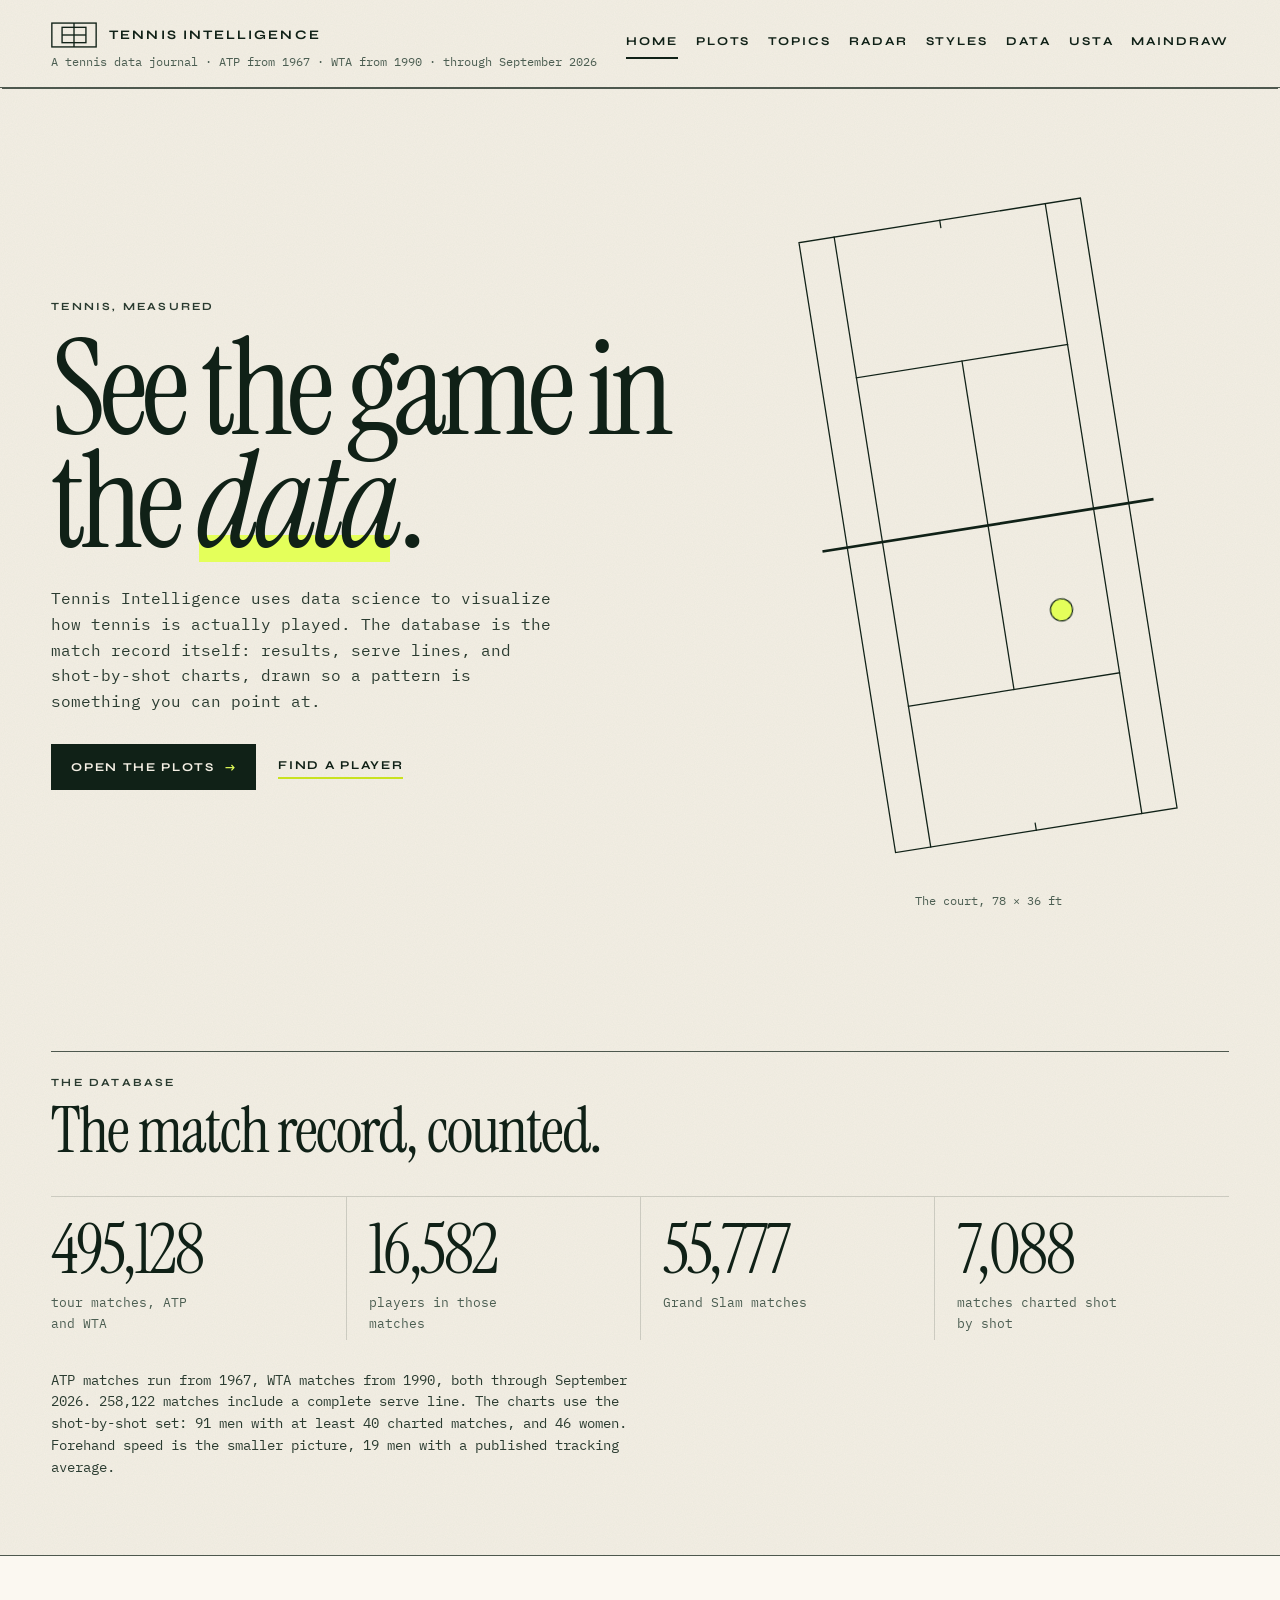
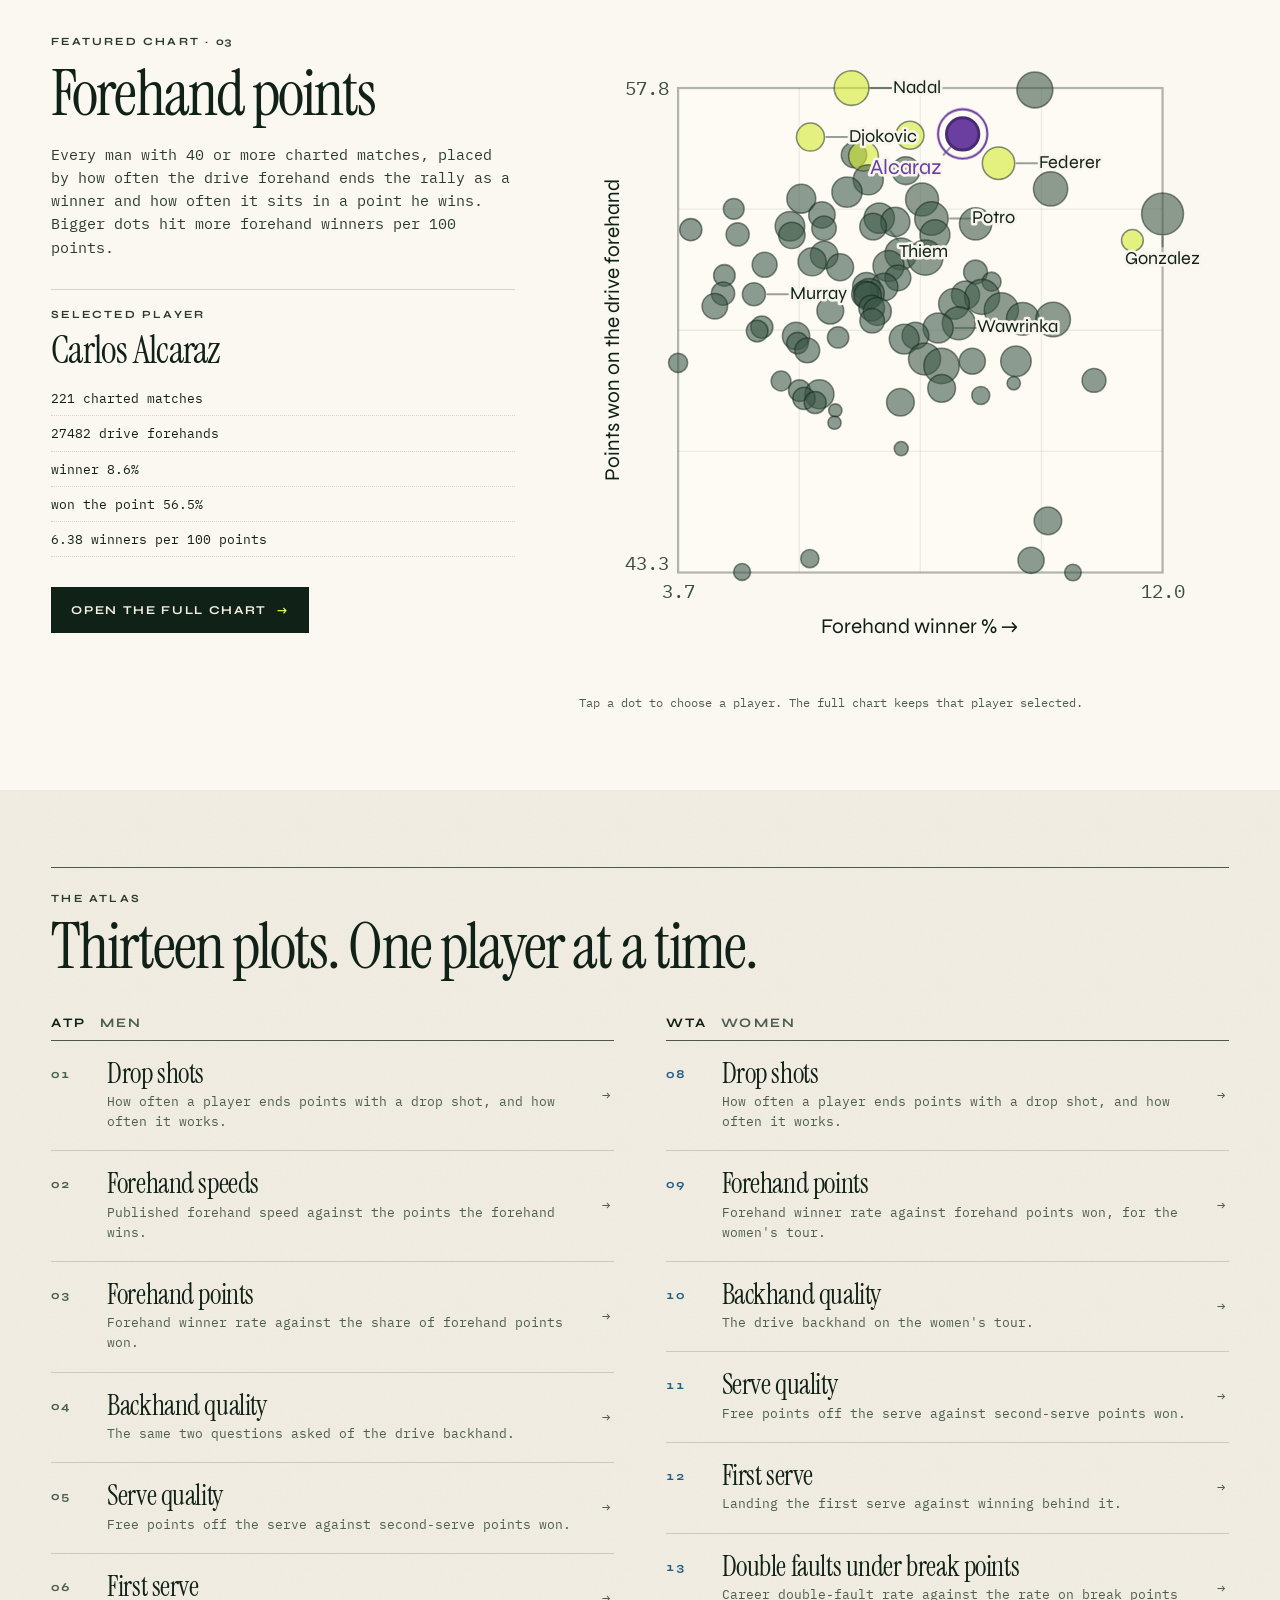
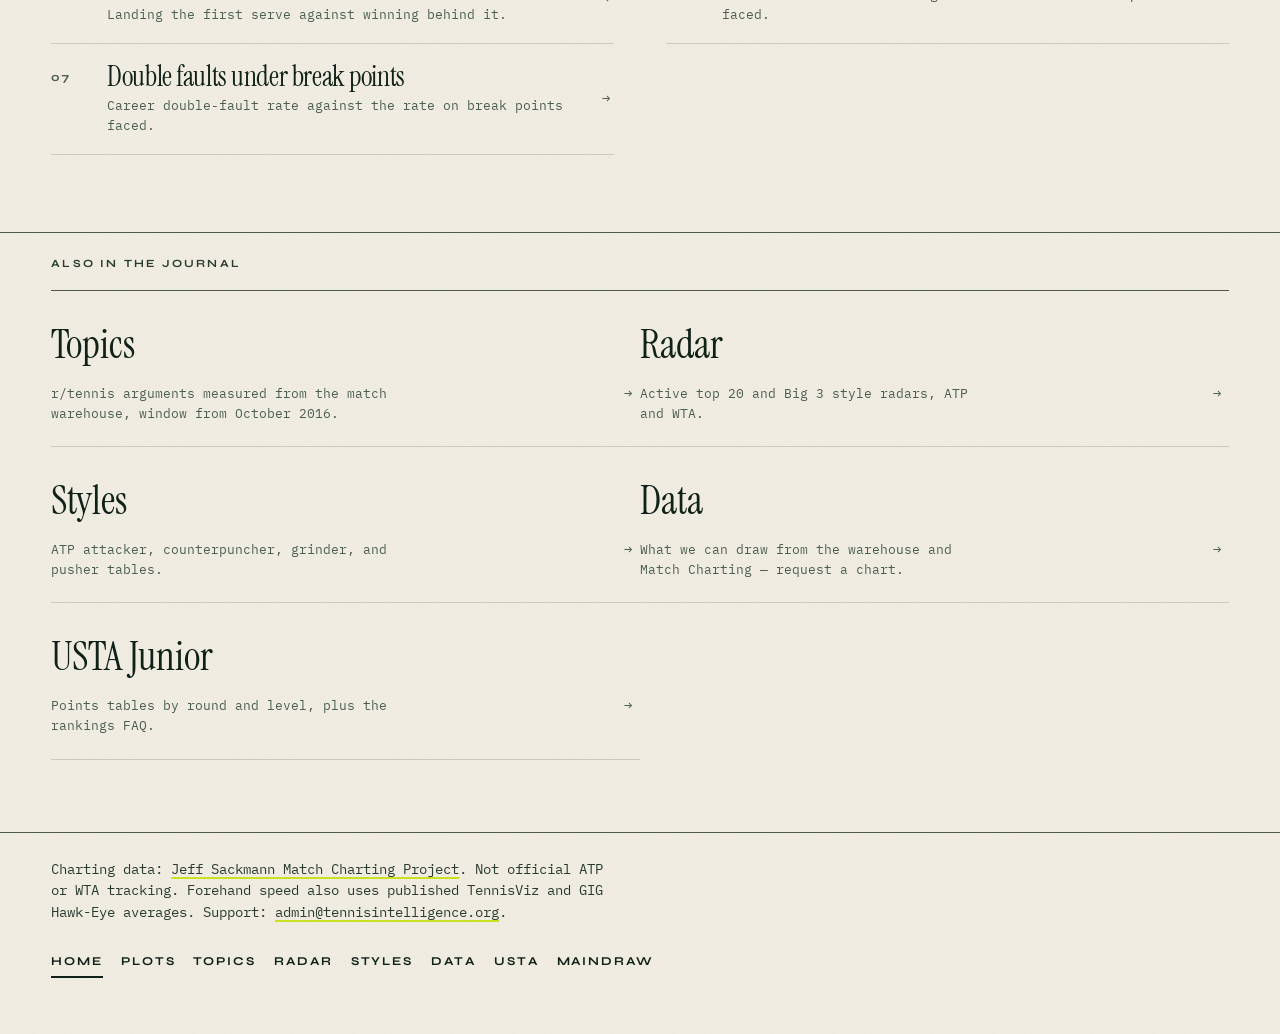
==== commit e991652d: "MainDraw page at /maindraw/ (iPhone and Android, Match Meal, Fuzz), MainDraw in the site nav, sitema" ====
--- a/index.html
+++ b/index.html
@@ -5,6 +5,7 @@
 <meta name="viewport" content="width=device-width, initial-scale=1">
 <title>Tennis Intelligence · See the game in the data</title>
 <meta name="description" content="Tennis Intelligence uses data science to visualize how tennis is played: 495,128 tour matches, 16,582 players, and 7,088 shot-by-shot charts.">
+<link rel="canonical" href="https://tennisintelligence.org/">
 <meta name="theme-color" content="#f4efe4">
 <link rel="preconnect" href="https://fonts.googleapis.com">
 <link rel="preconnect" href="https://fonts.gstatic.com" crossorigin>
@@ -34,6 +35,7 @@
     <a href="styles/">Styles</a>
     <a href="data/">Data</a>
     <a href="usta/">USTA</a>
+    <a href="maindraw/">MainDraw</a>
   </nav>
 </header>
 
@@ -149,6 +151,7 @@
     <a href="styles/">Styles</a>
     <a href="data/">Data</a>
     <a href="usta/">USTA</a>
+    <a href="maindraw/">MainDraw</a>
   </nav>
 </footer>
 <p class="sr-only" id="announce" aria-live="polite"></p>
